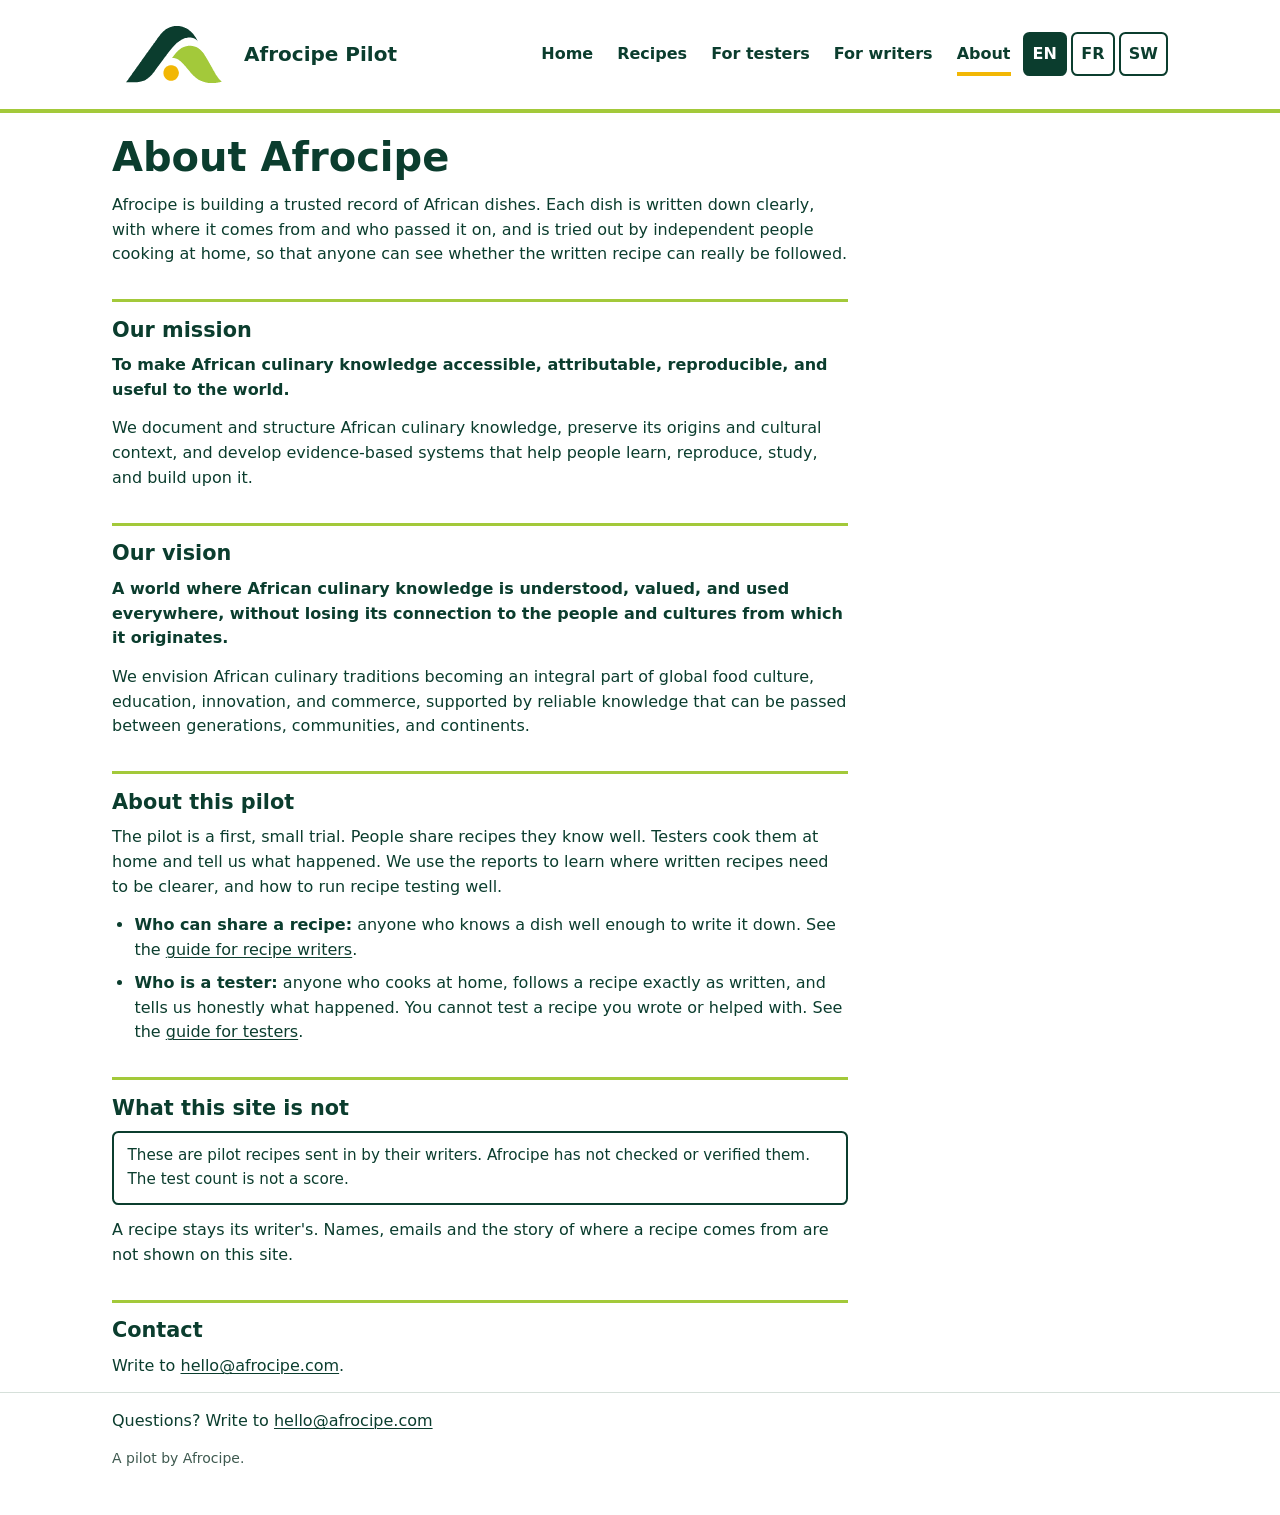
==== site/about.html @ 44ed6e1d "About: the operator's mission and vision replace the placeholders Co-Authored-By: Claude Fable 5.2 <" ====
<!doctype html>
<html lang="en">
<head>
<meta charset="utf-8">
<meta http-equiv="Content-Security-Policy" content="default-src 'self'; connect-src 'self'; img-src 'self' data:; style-src 'self'; script-src 'self'; base-uri 'none'; form-action 'none'">
<meta name="viewport" content="width=device-width, initial-scale=1">
<title>About - Afrocipe Pilot</title>
<meta name="description" content="Help test African recipes. Share a recipe, or cook one and send a report.">
<link rel="icon" href="assets/AFROCIPE_Glyph_Master_RGB.svg" type="image/svg+xml">
<link rel="stylesheet" href="css/style.css">
</head>
<body>
<a class="skip" href="#main" data-i18n="skip">Skip to content</a>
<header class="site-header no-print">
  <div class="wrap bar">
    <a class="brand" href="index.html">
      <span class="logo"><img src="assets/AFROCIPE_Glyph_Master_RGB.svg" alt="" width="1000" height="593"></span>
      <span class="brand-name" data-i18n="site_name">Afrocipe Pilot</span>
    </a>
    <nav class="nav" aria-label="Main">
      <a href="index.html" data-i18n="nav_home">Home</a>
      <a href="recipes.html" data-i18n="nav_recipes">Recipes</a>
      <a href="guide-testers.html" data-i18n="nav_testers">For testers</a>
      <a href="guide-writers.html" data-i18n="nav_writers">For writers</a>
      <a href="about.html" data-i18n="nav_about">About</a>
    </nav>
    <div id="langswitch" class="langs" role="group"></div>
  </div>
</header>
<main id="main" class="wrap">
<article class="prose" lang="en" data-lang="en">
<h1>About Afrocipe</h1>
<p>Afrocipe is building a trusted record of African dishes. Each dish is written down clearly, with where it comes from and who passed it on, and is tried out by independent people cooking at home, so that anyone can see whether the written recipe can really be followed.</p>
<h2>Our mission</h2>
<p><strong>To make African culinary knowledge accessible, attributable, reproducible, and useful to the world.</strong></p>
<p>We document and structure African culinary knowledge, preserve its origins and cultural context, and develop evidence-based systems that help people learn, reproduce, study, and build upon it.</p>
<h2>Our vision</h2>
<p><strong>A world where African culinary knowledge is understood, valued, and used everywhere, without losing its connection to the people and cultures from which it originates.</strong></p>
<p>We envision African culinary traditions becoming an integral part of global food culture, education, innovation, and commerce, supported by reliable knowledge that can be passed between generations, communities, and continents.</p>
<h2>About this pilot</h2>
<p>The pilot is a first, small trial. People share recipes they know well. Testers cook them at home and tell us what happened. We use the reports to learn where written recipes need to be clearer, and how to run recipe testing well.</p>
<ul>
<li><strong>Who can share a recipe:</strong> anyone who knows a dish well enough to write it down. See the <a href="guide-writers.html">guide for recipe writers</a>.</li>
<li><strong>Who is a tester:</strong> anyone who cooks at home, follows a recipe exactly as written, and tells us honestly what happened. You cannot test a recipe you wrote or helped with. See the <a href="guide-testers.html">guide for testers</a>.</li>
</ul>
<h2>What this site is not</h2>
<p class="notice" data-i18n="notice" role="note"></p>
<p>A recipe stays its writer's. Names, emails and the story of where a recipe comes from are not shown on this site.</p>
<h2>Contact</h2>
<p>Write to <a href="mailto:hello@afrocipe.com">hello@afrocipe.com</a>.</p>
</article>
<article class="prose" lang="fr" data-lang="fr">
<h1>À propos d'Afrocipe</h1>
<p>Afrocipe construit un répertoire fiable des plats africains. Chaque plat est écrit clairement, avec son origine et les personnes qui l'ont transmis, et il est essayé par des personnes indépendantes qui cuisinent chez elles, pour que chacun puisse voir si la recette écrite peut vraiment être suivie.</p>
<h2>Notre mission</h2>
<p><strong>Rendre le savoir culinaire africain accessible, attribuable, reproductible et utile au monde.</strong></p>
<p>Nous documentons et structurons le savoir culinaire africain, nous préservons ses origines et son contexte culturel, et nous développons des systèmes fondés sur des preuves qui aident chacun à l'apprendre, à le reproduire, à l'étudier et à s'appuyer sur lui pour aller plus loin.</p>
<h2>Notre vision</h2>
<p><strong>Un monde où le savoir culinaire africain est compris, valorisé et utilisé partout, sans perdre son lien avec les peuples et les cultures dont il est issu.</strong></p>
<p>Nous imaginons les traditions culinaires africaines comme une partie intégrante de la culture alimentaire, de l'éducation, de l'innovation et du commerce dans le monde, soutenues par un savoir fiable qui se transmet entre les générations, les communautés et les continents.</p>
<h2>À propos de ce pilote</h2>
<p>Le pilote est un premier essai, à petite échelle. Des personnes partagent des recettes qu'elles connaissent bien. Des testeurs les cuisinent chez eux et nous disent ce qui s'est passé. Les comptes rendus nous apprennent où les recettes écrites doivent être plus claires, et comment bien organiser les tests de recettes.</p>
<ul>
<li><strong>Qui peut partager une recette :</strong> toute personne qui connaît un plat assez bien pour l'écrire. Voir le <a href="guide-writers.html">guide des rédacteurs de recettes</a>.</li>
<li><strong>Qui est testeur :</strong> toute personne qui cuisine chez elle, suit une recette exactement comme elle est écrite et nous dit honnêtement ce qui s'est passé. Vous ne pouvez pas tester une recette que vous avez écrite ou aidé à écrire. Voir le <a href="guide-testers.html">guide des testeurs</a>.</li>
</ul>
<h2>Ce que ce site n'est pas</h2>
<p class="notice" data-i18n="notice" role="note"></p>
<p>Une recette reste à la personne qui l'a écrite. Les noms, les e-mails et l'histoire de l'origine d'une recette ne sont pas affichés sur ce site.</p>
<h2>Contact</h2>
<p>Écrivez à <a href="mailto:hello@afrocipe.com">hello@afrocipe.com</a>.</p>
</article>
<article class="prose" lang="sw" data-lang="sw">
<h1>Kuhusu Afrocipe</h1>
<p>Afrocipe inajenga kumbukumbu ya kuaminika ya vyakula vya Kiafrika. Kila chakula kinaandikwa kwa uwazi, pamoja na kinakotoka na waliokirithisha, na kinajaribiwa na watu huru wanaopika nyumbani, ili mtu yeyote aone kama resipi iliyoandikwa inaweza kufuatwa kweli.</p>
<h2>Dhamira yetu</h2>
<p><strong>Kuufanya ujuzi wa upishi wa Kiafrika upatikane, utambuliwe chanzo chake, uweze kurudiwa, na uwe na manufaa kwa dunia.</strong></p>
<p>Tunaandika na kupanga ujuzi wa upishi wa Kiafrika, tunahifadhi asili yake na muktadha wake wa kitamaduni, na tunajenga mifumo inayotegemea ushahidi inayowasaidia watu kujifunza, kuurudia, kuuchunguza na kujenga juu yake.</p>
<h2>Maono yetu</h2>
<p><strong>Dunia ambamo ujuzi wa upishi wa Kiafrika unaeleweka, unathaminiwa na kutumika kila mahali, bila kupoteza uhusiano wake na watu na tamaduni unakotoka.</strong></p>
<p>Tunaona mila za upishi za Kiafrika zikiwa sehemu kamili ya utamaduni wa chakula, elimu, ubunifu na biashara duniani, zikiungwa mkono na ujuzi wa kuaminika unaoweza kurithishwa kati ya vizazi, jamii na mabara.</p>
<h2>Kuhusu majaribio haya</h2>
<p>Majaribio haya ni jaribio la kwanza, dogo. Watu wanashiriki resipi wanazozijua vizuri. Wajaribu wanazipika nyumbani na kutuambia kilichotokea. Tunatumia ripoti kujifunza ni wapi resipi zilizoandikwa zinahitaji kuwa wazi zaidi, na jinsi ya kuendesha vizuri majaribio ya resipi.</p>
<ul>
<li><strong>Nani anaweza kushiriki resipi:</strong> mtu yeyote anayekijua chakula vizuri kiasi cha kukiandika. Tazama <a href="guide-writers.html">mwongozo kwa waandishi wa resipi</a>.</li>
<li><strong>Mjaribu ni nani:</strong> mtu yeyote anayepika nyumbani, anayefuata resipi jinsi ilivyoandikwa hasa, na kutuambia kwa ukweli kilichotokea. Huwezi kujaribu resipi uliyoiandika au uliyosaidia kuiandika. Tazama <a href="guide-testers.html">mwongozo kwa wajaribu</a>.</li>
</ul>
<h2>Tovuti hii si nini</h2>
<p class="notice" data-i18n="notice" role="note"></p>
<p>Resipi inabaki kuwa ya mwandishi wake. Majina, barua pepe na hadithi ya resipi inakotoka havionyeshwi kwenye tovuti hii.</p>
<h2>Mawasiliano</h2>
<p>Andika kwa <a href="mailto:hello@afrocipe.com">hello@afrocipe.com</a>.</p>
</article>
</main>
<footer class="site-footer no-print">
  <div class="wrap">
    <p><span data-i18n="footer_contact">Questions? Write to</span> <a id="contact" href="mailto:hello@afrocipe.com">hello@afrocipe.com</a></p>
    <p class="fine" data-i18n="footer_note">A pilot by Afrocipe.</p>
  </div>
</footer>
<script src="js/config.js"></script>
<script src="js/i18n.js"></script>
<script src="js/common.js"></script>
</body>
</html>
---- site/css/style.css ----
:root {
  --forest: #0B3D2E;
  --lime: #A3C93A;
  --gold: #F2B705;
  --muted: #3f5a50;
  --line: #d6e0da;
  --tint: #f3f7f4;
}
* { box-sizing: border-box; }
html { -webkit-text-size-adjust: 100%; }
body {
  margin: 0; background: #fff; color: var(--forest);
  font: 1rem/1.55 system-ui, -apple-system, "Segoe UI", Roboto, "Helvetica Neue", Arial, sans-serif;
}
.wrap { width: 100%; max-width: 70rem; margin: 0 auto; padding: 0 1rem; }
/* Reading width: long lines are hard to read on a wide screen. */
.prose, .hero, .narrow { max-width: 46rem; }
h1 { font-size: 1.6rem; line-height: 1.2; margin: 1.25rem 0 .75rem; overflow-wrap: anywhere; }
h2 { font-size: 1.15rem; line-height: 1.3; margin: 0 0 .5rem; overflow-wrap: anywhere; }
p { margin: 0 0 .85rem; overflow-wrap: anywhere; }
a { color: var(--forest); text-decoration-thickness: .08em; text-underline-offset: .15em; }
.fine { font-size: .875rem; color: var(--muted); }
.lead { font-size: 1.1rem; }
.skip { position: absolute; left: -999px; top: 0; background: var(--forest); color: #fff; padding: .6rem 1rem; z-index: 10; }
.skip:focus { left: 0; }

:focus-visible { outline: 3px solid var(--forest); outline-offset: 3px; border-radius: 2px; }
.btn:focus-visible { outline-color: var(--forest); outline-offset: 4px; box-shadow: 0 0 0 3px #fff, 0 0 0 6px var(--gold); }

/* Header: logo with clear space of 25% of the glyph height on every side. */
.site-header { border-bottom: 4px solid var(--lime); }
.bar { display: flex; flex-wrap: wrap; align-items: center; justify-content: space-between; gap: .25rem .75rem; padding-top: .5rem; padding-bottom: .25rem; }
.brand { display: flex; align-items: center; gap: .5rem; text-decoration: none; font-weight: 700; }
.logo { display: block; padding: 11px; }                       /* glyph height 42.7px; 25% = 10.7px */
.logo img { display: block; width: 72px; height: auto; }       /* width only: no stretching */
.brand-name { font-size: 1.1rem; }
.langs { display: flex; gap: .25rem; }
.langs button {
  min-width: 2.75rem; min-height: 2.75rem; padding: 0 .5rem; border: 2px solid var(--forest); background: #fff; color: var(--forest);
  font: inherit; font-weight: 700; border-radius: .4rem; cursor: pointer;
}
.langs button[aria-current] { background: var(--forest); color: #fff; }
.nav { display: flex; flex-wrap: wrap; gap: 0 1rem; order: 3; flex-basis: 100%; padding-bottom: .25rem; }
.nav a { padding: .6rem 0; font-weight: 600; min-height: 2.75rem; display: inline-flex; align-items: center; text-decoration: none; }
.nav a:hover { text-decoration: underline; }
.nav a[aria-current] { box-shadow: inset 0 -4px 0 var(--gold); }

main { padding-top: .75rem; padding-bottom: 2rem; }
.hero { padding: .5rem 0 1rem; }
.btn {
  display: inline-block; background: var(--forest); color: #fff; text-decoration: none; text-align: center;
  font: inherit; font-weight: 700; padding: .85rem 1.25rem; border: 0; border-radius: .6rem; cursor: pointer; min-height: 2.75rem;
}
.btn:hover { background: #07281e; }
.btn-big { display: block; padding: 1.1rem 1.25rem; font-size: 1.25rem; border-bottom: 5px solid var(--lime); }
.btn-quiet { background: #fff; color: var(--forest); border: 2px solid var(--forest); }
.btn-quiet:hover { background: var(--tint); }
.roles { display: grid; gap: 1rem; margin: .5rem 0 1.5rem; }
.role { display: flex; flex-direction: column; border: 1px solid var(--line); border-top: 5px solid var(--lime); border-radius: .5rem; padding: 1rem; }
.role h2 { font-size: 1.25rem; }
.role .btn { margin-top: auto; }
.more { margin: .5rem 0 0; }
.more a { font-weight: 700; display: inline-block; padding: .45rem 0; }
.panel { background: var(--tint); border-left: 5px solid var(--gold); border-radius: .4rem; padding: 1rem; margin: 1rem 0; }
.steps { margin: 0; padding-left: 1.25rem; }
.steps li { margin-bottom: .35rem; }

/* Content pages (guides, about). One block per language; only the page language shows. */
html[lang="en"] [data-lang]:not([data-lang="en"]),
html[lang="fr"] [data-lang]:not([data-lang="fr"]),
html[lang="sw"] [data-lang]:not([data-lang="sw"]) { display: none; }
.prose h2 { font-size: 1.3rem; margin: 2rem 0 .6rem; padding-top: .9rem; border-top: 3px solid var(--lime); }
.prose ul, .prose ol { margin: 0 0 1rem; padding-left: 1.4rem; }
.prose li { margin-bottom: .5rem; overflow-wrap: anywhere; }
.prose .checks { list-style: none; padding-left: 0; }
.prose .checks li { position: relative; padding-left: 2rem; }
.prose .checks li::before { content: ""; position: absolute; left: 0; top: .2rem; width: 1.1rem; height: 1.1rem; border: 2px solid var(--forest); border-radius: .2rem; }
.tools { margin: .5rem 0 0; }
.placeholder { border: 2px dashed var(--muted); border-radius: .4rem; padding: .7rem .85rem; color: var(--muted); font-style: italic; }

.notice { background: #fff; border: 2px solid var(--forest); border-radius: .4rem; padding: .7rem .85rem; font-size: .95rem; }
.cards { list-style: none; margin: 1rem 0 0; padding: 0; display: grid; gap: .75rem; }
.card { border: 1px solid var(--line); border-left: 5px solid var(--lime); border-radius: .5rem; padding: .85rem 1rem; }
.card h2 { margin: 0; font-size: 1.2rem; }
.card-link { text-decoration: none; display: block; }
.card-link:hover h2 { text-decoration: underline; }
.meta { margin: .35rem 0 .15rem; display: flex; flex-wrap: wrap; gap: .5rem; align-items: center; }
.code { font-family: ui-monospace, Menlo, Consolas, monospace; font-weight: 700; letter-spacing: .02em; }
.tag { border: 1px solid var(--forest); border-radius: 1rem; padding: 0 .55rem; font-size: .8rem; }
.count { margin: 0; color: var(--muted); font-weight: 600; }

.sheet { margin-top: 1rem; }
.sheet h1 { margin-top: .25rem; }
.sheet-top { display: flex; flex-wrap: wrap; gap: .5rem; align-items: center; margin: 0; }
.ver { font-weight: 600; }
.also { color: var(--muted); }
.facts { margin: 1rem 0; display: grid; gap: .5rem; border-top: 3px solid var(--lime); padding-top: .75rem; }
.fact { display: grid; grid-template-columns: 7rem 1fr; gap: .5rem; }
.fact dt { font-weight: 700; }
.fact dd { margin: 0; overflow-wrap: anywhere; }
.block { margin: 1.25rem 0; }
.lines { margin: 0; padding-left: 1.4rem; }
.lines li { margin-bottom: .45rem; overflow-wrap: anywhere; }
.report { margin: 1.5rem 0; padding: 1rem; background: var(--tint); border-radius: .5rem; border-left: 5px solid var(--gold); }
.reminder { font-weight: 700; }
.report .btn { display: block; margin-bottom: 1rem; }

.unlock { display: grid; gap: .5rem; max-width: 22rem; }
.unlock input { font: inherit; padding: .7rem; border: 2px solid var(--forest); border-radius: .4rem; min-height: 2.75rem; }
.error { color: #8a1c1c; font-weight: 700; }
.table-wrap { overflow-x: auto; margin-bottom: 1rem; }
table { border-collapse: collapse; min-width: 100%; }
th, td { border: 1px solid var(--line); padding: .5rem .7rem; text-align: left; vertical-align: top; overflow-wrap: anywhere; }
thead th { background: var(--tint); }

.site-footer { border-top: 1px solid var(--line); padding: 1rem 0 2rem; }

/* Narrow screens: a table becomes one card per row, each cell under its column name. */
@media (max-width: 39.99rem) {
  .stack thead { position: absolute; left: -999px; }
  .stack, .stack tbody, .stack tr, .stack td { display: block; }
  .stack tr { border: 1px solid var(--line); border-left: 5px solid var(--lime); border-radius: .4rem; margin-bottom: .75rem; padding: .35rem .75rem; }
  .stack td { border: 0; padding: .3rem 0; }
  .stack td::before { content: attr(data-label); display: block; font-size: .8rem; font-weight: 700; color: var(--muted); }
}

@media (min-width: 40rem) {
  h1 { font-size: 2rem; }
  .roles { grid-template-columns: 1fr 1fr; }
  .cards { grid-template-columns: repeat(auto-fill, minmax(17rem, 1fr)); }
}
/* Desktop: one header row, wider gutters, columns where they help. */
@media (min-width: 60rem) {
  .wrap { padding: 0 2rem; }
  .bar { flex-wrap: nowrap; padding-top: .75rem; padding-bottom: .75rem; }
  .logo img { width: 96px; }
  .logo { padding: 14px; }
  .brand-name { font-size: 1.25rem; }
  .nav { order: 0; flex-basis: auto; margin-left: auto; gap: 0 1.5rem; padding-bottom: 0; }
  main { padding-top: 1.5rem; padding-bottom: 4rem; }
  h1 { font-size: 2.5rem; }
  .hero { padding: 1rem 0 1.5rem; }
  .lead { font-size: 1.25rem; }
  .roles { gap: 1.5rem; }
  .role { padding: 1.5rem; }
  .panel { padding: 1.5rem; }
  .steps { list-style: none; padding: 0; display: grid; grid-template-columns: repeat(4, 1fr); gap: 1.5rem; counter-reset: step; }
  .steps li { counter-increment: step; margin: 0; }
  .steps li::before { content: counter(step); display: flex; align-items: center; justify-content: center; width: 2.2rem; height: 2.2rem; margin-bottom: .5rem; border-radius: 50%; background: var(--forest); color: #fff; font-weight: 700; }
  .notice { max-width: 46rem; }
  .facts { grid-template-columns: repeat(3, 1fr); gap: 1.5rem; }
  .fact { grid-template-columns: 1fr; gap: .15rem; }
  .sheet-cols { display: grid; grid-template-columns: minmax(16rem, 22rem) 1fr; column-gap: 3rem; }
  .sheet-cols > * { grid-column: 1 / -1; }
  .sheet-cols > .block-ingredients { grid-column: 1; grid-row: span 3; align-self: start; background: var(--tint); border-radius: .5rem; padding: 1rem 1.25rem; }
  .sheet-cols > .block-method, .sheet-cols > .block-signs, .sheet-cols > .block-finished { grid-column: 2; }
  .report { max-width: 46rem; }
}
@media print {
  .no-print { display: none !important; }
  body { color: #000; font-size: 12pt; }
  .wrap { max-width: none; padding: 0; }
  .notice { border-color: #000; }
  a { color: #000; text-decoration: none; }
  .prose { max-width: none; }
  .prose h2 { break-after: avoid; }
  .stack tr, .prose li { break-inside: avoid; }
}
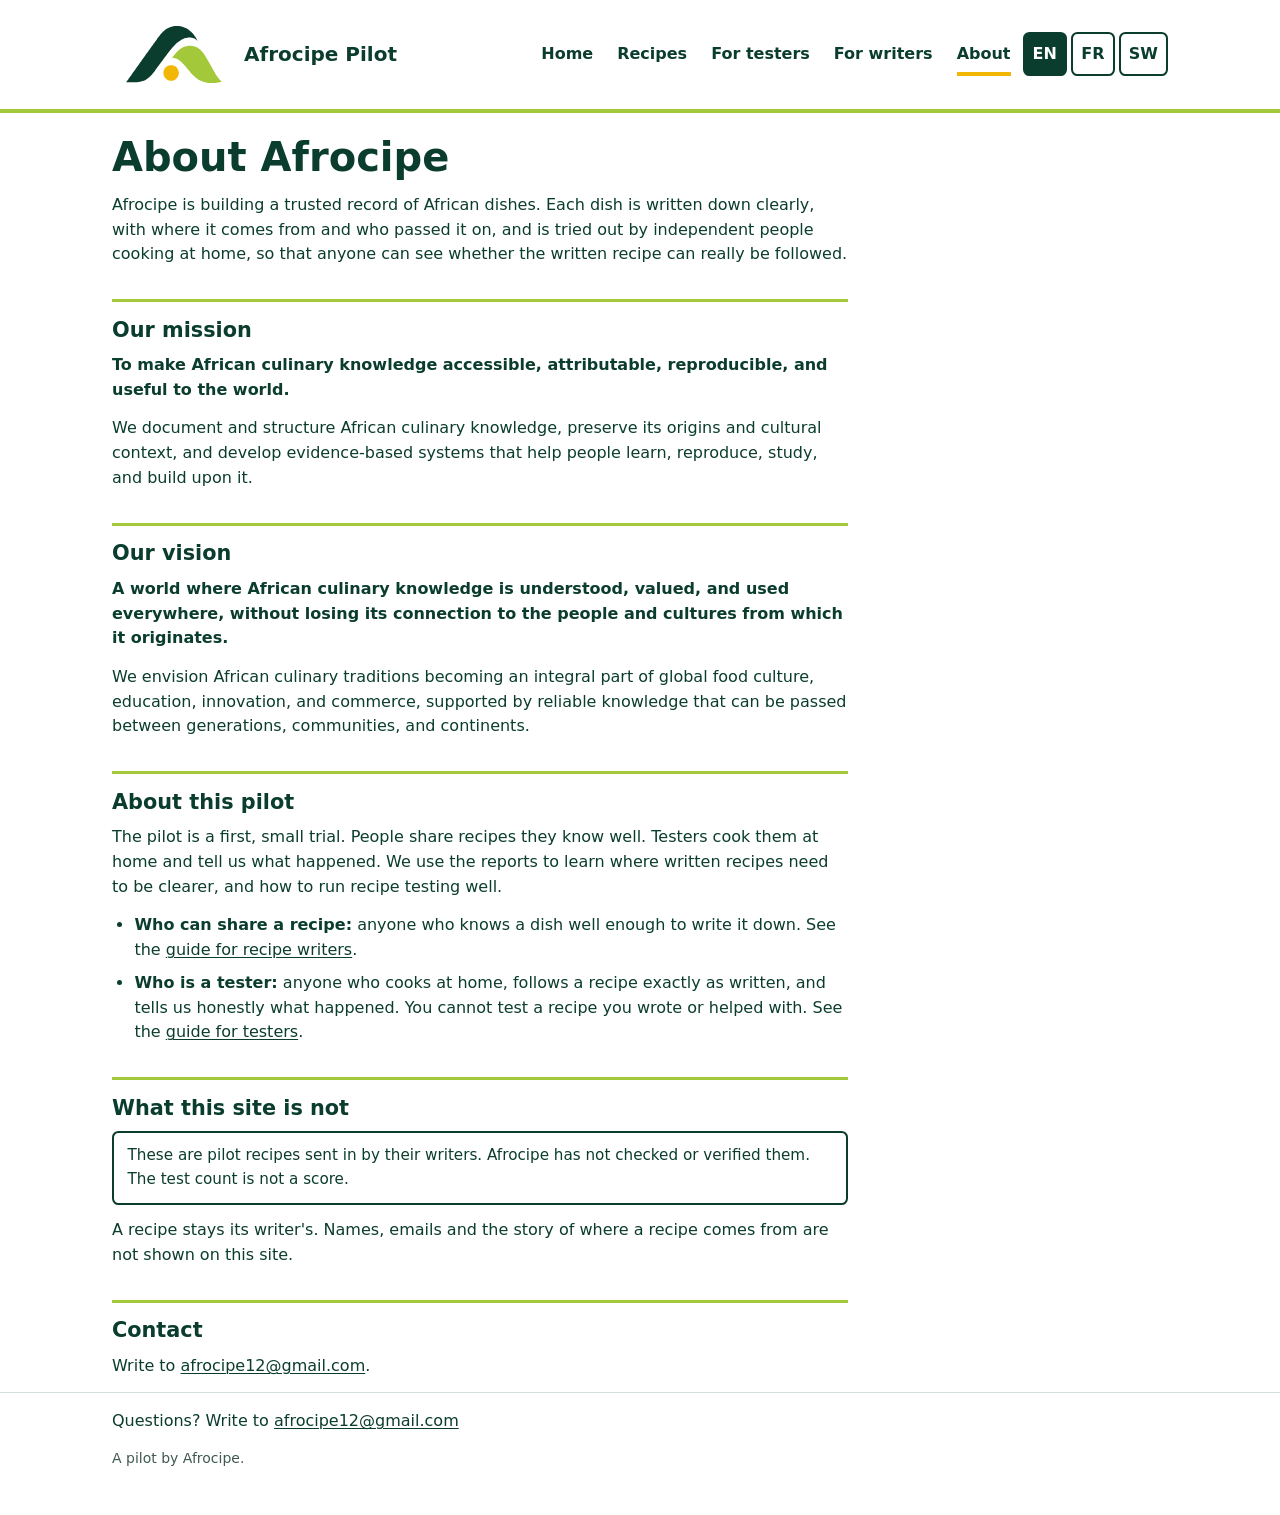
==== commit 593637fe: "Contact email is afrocipe12@gmail.com Co-Authored-By: Claude Fable 5.2 <noreply@anthropic.com> Claud" ====
--- a/site/about.html
+++ b/site/about.html
@@ -47,7 +47,7 @@
 <p class="notice" data-i18n="notice" role="note"></p>
 <p>A recipe stays its writer's. Names, emails and the story of where a recipe comes from are not shown on this site.</p>
 <h2>Contact</h2>
-<p>Write to <a href="mailto:hello@afrocipe.com">hello@afrocipe.com</a>.</p>
+<p>Write to <a href="mailto:afrocipe12@gmail.com">afrocipe12@gmail.com</a>.</p>
 </article>
 <article class="prose" lang="fr" data-lang="fr">
 <h1>À propos d'Afrocipe</h1>
@@ -68,7 +68,7 @@
 <p class="notice" data-i18n="notice" role="note"></p>
 <p>Une recette reste à la personne qui l'a écrite. Les noms, les e-mails et l'histoire de l'origine d'une recette ne sont pas affichés sur ce site.</p>
 <h2>Contact</h2>
-<p>Écrivez à <a href="mailto:hello@afrocipe.com">hello@afrocipe.com</a>.</p>
+<p>Écrivez à <a href="mailto:afrocipe12@gmail.com">afrocipe12@gmail.com</a>.</p>
 </article>
 <article class="prose" lang="sw" data-lang="sw">
 <h1>Kuhusu Afrocipe</h1>
@@ -89,12 +89,12 @@
 <p class="notice" data-i18n="notice" role="note"></p>
 <p>Resipi inabaki kuwa ya mwandishi wake. Majina, barua pepe na hadithi ya resipi inakotoka havionyeshwi kwenye tovuti hii.</p>
 <h2>Mawasiliano</h2>
-<p>Andika kwa <a href="mailto:hello@afrocipe.com">hello@afrocipe.com</a>.</p>
+<p>Andika kwa <a href="mailto:afrocipe12@gmail.com">afrocipe12@gmail.com</a>.</p>
 </article>
 </main>
 <footer class="site-footer no-print">
   <div class="wrap">
-    <p><span data-i18n="footer_contact">Questions? Write to</span> <a id="contact" href="mailto:hello@afrocipe.com">hello@afrocipe.com</a></p>
+    <p><span data-i18n="footer_contact">Questions? Write to</span> <a id="contact" href="mailto:afrocipe12@gmail.com">afrocipe12@gmail.com</a></p>
     <p class="fine" data-i18n="footer_note">A pilot by Afrocipe.</p>
   </div>
 </footer>
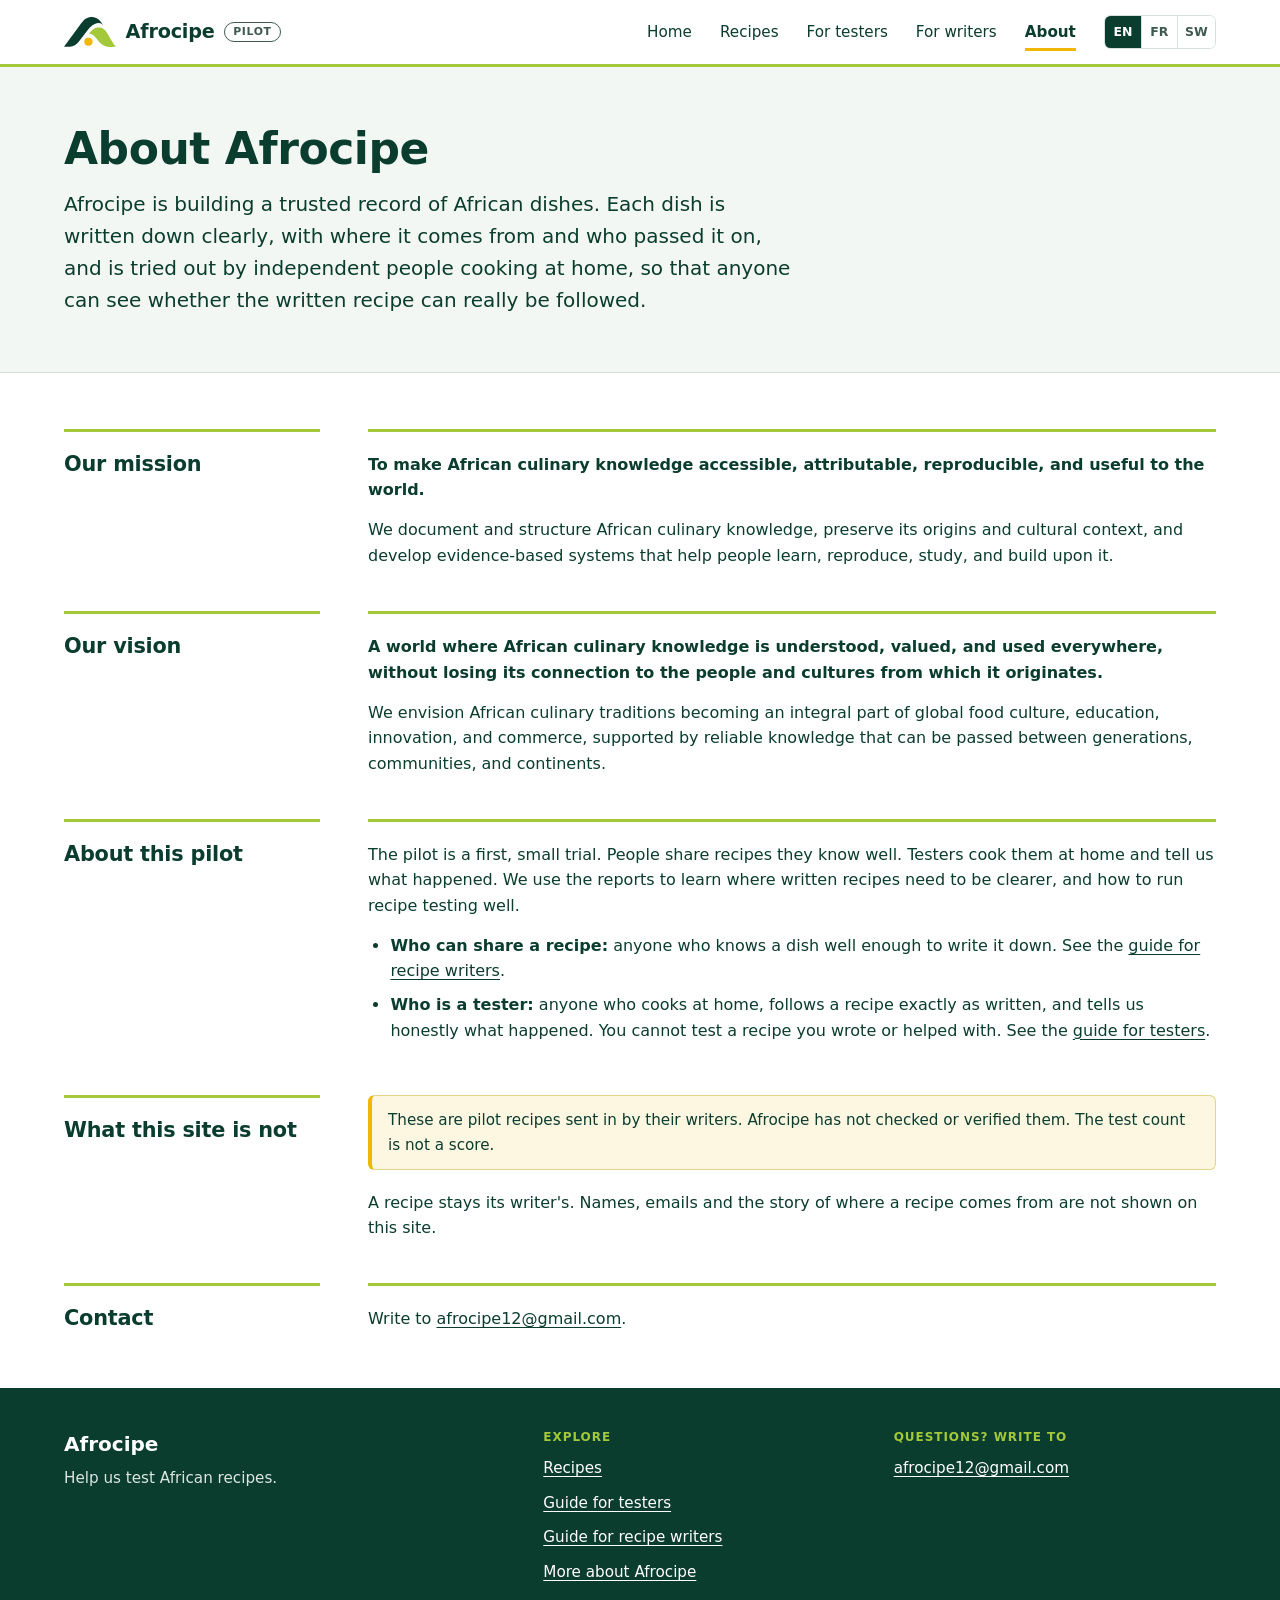
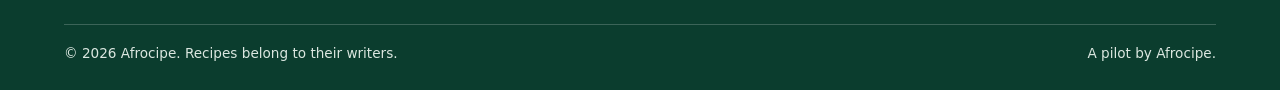
==== commit 124439f8: "Redesign: one container for every band, sticky footer with copyright, compact header Header, title b" ====
--- a/site/about.html
+++ b/site/about.html
@@ -6,31 +6,40 @@
 <meta name="viewport" content="width=device-width, initial-scale=1">
 <title>About - Afrocipe Pilot</title>
 <meta name="description" content="Help test African recipes. Share a recipe, or cook one and send a report.">
+<meta name="theme-color" content="#0B3D2E">
 <link rel="icon" href="assets/AFROCIPE_Glyph_Master_RGB.svg" type="image/svg+xml">
 <link rel="stylesheet" href="css/style.css">
+<script src="js/early.js"></script>
 </head>
 <body>
 <a class="skip" href="#main" data-i18n="skip">Skip to content</a>
 <header class="site-header no-print">
   <div class="wrap bar">
     <a class="brand" href="index.html">
-      <span class="logo"><img src="assets/AFROCIPE_Glyph_Master_RGB.svg" alt="" width="1000" height="593"></span>
-      <span class="brand-name" data-i18n="site_name">Afrocipe Pilot</span>
+      <img class="logo" src="assets/AFROCIPE_Glyph_Master_RGB.svg" alt="" width="1000" height="593">
+      <span class="brand-name">Afrocipe</span>
+      <span class="brand-tag" data-i18n="brand_tag">Pilot</span>
     </a>
-    <nav class="nav" aria-label="Main">
-      <a href="index.html" data-i18n="nav_home">Home</a>
-      <a href="recipes.html" data-i18n="nav_recipes">Recipes</a>
-      <a href="guide-testers.html" data-i18n="nav_testers">For testers</a>
-      <a href="guide-writers.html" data-i18n="nav_writers">For writers</a>
-      <a href="about.html" data-i18n="nav_about">About</a>
+    <div id="langswitch" class="langs" role="group"></div>
+    <button type="button" id="menu-toggle" class="menu-toggle" aria-controls="site-nav" aria-expanded="false"><span class="menu-icon" aria-hidden="true"></span><span class="menu-label" data-i18n="menu">Menu</span></button>
+    <nav id="site-nav" class="nav" aria-label="Main">
+      <ul>
+        <li><a href="index.html" data-i18n="nav_home">Home</a></li>
+        <li><a href="recipes.html" data-i18n="nav_recipes">Recipes</a></li>
+        <li><a href="guide-testers.html" data-i18n="nav_testers">For testers</a></li>
+        <li><a href="guide-writers.html" data-i18n="nav_writers">For writers</a></li>
+        <li><a href="about.html" data-i18n="nav_about">About</a></li>
+      </ul>
     </nav>
-    <div id="langswitch" class="langs" role="group"></div>
   </div>
 </header>
-<main id="main" class="wrap">
-<article class="prose" lang="en" data-lang="en">
+<main id="main">
+<article lang="en" data-lang="en">
+<header class="page-head"><div class="wrap">
 <h1>About Afrocipe</h1>
-<p>Afrocipe is building a trusted record of African dishes. Each dish is written down clearly, with where it comes from and who passed it on, and is tried out by independent people cooking at home, so that anyone can see whether the written recipe can really be followed.</p>
+<p class="lead">Afrocipe is building a trusted record of African dishes. Each dish is written down clearly, with where it comes from and who passed it on, and is tried out by independent people cooking at home, so that anyone can see whether the written recipe can really be followed.</p>
+</div></header>
+<div class="wrap section prose">
 <h2>Our mission</h2>
 <p><strong>To make African culinary knowledge accessible, attributable, reproducible, and useful to the world.</strong></p>
 <p>We document and structure African culinary knowledge, preserve its origins and cultural context, and develop evidence-based systems that help people learn, reproduce, study, and build upon it.</p>
@@ -48,10 +57,14 @@
 <p>A recipe stays its writer's. Names, emails and the story of where a recipe comes from are not shown on this site.</p>
 <h2>Contact</h2>
 <p>Write to <a href="mailto:afrocipe12@gmail.com">afrocipe12@gmail.com</a>.</p>
+</div>
 </article>
-<article class="prose" lang="fr" data-lang="fr">
+<article lang="fr" data-lang="fr">
+<header class="page-head"><div class="wrap">
 <h1>À propos d'Afrocipe</h1>
-<p>Afrocipe construit un répertoire fiable des plats africains. Chaque plat est écrit clairement, avec son origine et les personnes qui l'ont transmis, et il est essayé par des personnes indépendantes qui cuisinent chez elles, pour que chacun puisse voir si la recette écrite peut vraiment être suivie.</p>
+<p class="lead">Afrocipe construit un répertoire fiable des plats africains. Chaque plat est écrit clairement, avec son origine et les personnes qui l'ont transmis, et il est essayé par des personnes indépendantes qui cuisinent chez elles, pour que chacun puisse voir si la recette écrite peut vraiment être suivie.</p>
+</div></header>
+<div class="wrap section prose">
 <h2>Notre mission</h2>
 <p><strong>Rendre le savoir culinaire africain accessible, attribuable, reproductible et utile au monde.</strong></p>
 <p>Nous documentons et structurons le savoir culinaire africain, nous préservons ses origines et son contexte culturel, et nous développons des systèmes fondés sur des preuves qui aident chacun à l'apprendre, à le reproduire, à l'étudier et à s'appuyer sur lui pour aller plus loin.</p>
@@ -69,10 +82,14 @@
 <p>Une recette reste à la personne qui l'a écrite. Les noms, les e-mails et l'histoire de l'origine d'une recette ne sont pas affichés sur ce site.</p>
 <h2>Contact</h2>
 <p>Écrivez à <a href="mailto:afrocipe12@gmail.com">afrocipe12@gmail.com</a>.</p>
+</div>
 </article>
-<article class="prose" lang="sw" data-lang="sw">
+<article lang="sw" data-lang="sw">
+<header class="page-head"><div class="wrap">
 <h1>Kuhusu Afrocipe</h1>
-<p>Afrocipe inajenga kumbukumbu ya kuaminika ya vyakula vya Kiafrika. Kila chakula kinaandikwa kwa uwazi, pamoja na kinakotoka na waliokirithisha, na kinajaribiwa na watu huru wanaopika nyumbani, ili mtu yeyote aone kama resipi iliyoandikwa inaweza kufuatwa kweli.</p>
+<p class="lead">Afrocipe inajenga kumbukumbu ya kuaminika ya vyakula vya Kiafrika. Kila chakula kinaandikwa kwa uwazi, pamoja na kinakotoka na waliokirithisha, na kinajaribiwa na watu huru wanaopika nyumbani, ili mtu yeyote aone kama resipi iliyoandikwa inaweza kufuatwa kweli.</p>
+</div></header>
+<div class="wrap section prose">
 <h2>Dhamira yetu</h2>
 <p><strong>Kuufanya ujuzi wa upishi wa Kiafrika upatikane, utambuliwe chanzo chake, uweze kurudiwa, na uwe na manufaa kwa dunia.</strong></p>
 <p>Tunaandika na kupanga ujuzi wa upishi wa Kiafrika, tunahifadhi asili yake na muktadha wake wa kitamaduni, na tunajenga mifumo inayotegemea ushahidi inayowasaidia watu kujifunza, kuurudia, kuuchunguza na kujenga juu yake.</p>
@@ -90,12 +107,34 @@
 <p>Resipi inabaki kuwa ya mwandishi wake. Majina, barua pepe na hadithi ya resipi inakotoka havionyeshwi kwenye tovuti hii.</p>
 <h2>Mawasiliano</h2>
 <p>Andika kwa <a href="mailto:afrocipe12@gmail.com">afrocipe12@gmail.com</a>.</p>
+</div>
 </article>
 </main>
 <footer class="site-footer no-print">
+  <div class="wrap footer-grid">
+    <div>
+      <p class="footer-name">Afrocipe</p>
+      <p data-i18n="footer_tagline">Help us test African recipes.</p>
+    </div>
+    <nav aria-label="Footer">
+      <p class="footer-h" data-i18n="footer_explore">Explore</p>
+      <ul>
+        <li><a href="recipes.html" data-i18n="nav_recipes">Recipes</a></li>
+        <li><a href="guide-testers.html" data-i18n="guide_testers">Guide for testers</a></li>
+        <li><a href="guide-writers.html" data-i18n="guide_writers">Guide for recipe writers</a></li>
+        <li><a href="about.html" data-i18n="home_about_link">More about Afrocipe</a></li>
+      </ul>
+    </nav>
+    <div>
+      <p class="footer-h" data-i18n="footer_contact">Questions? Write to</p>
+      <p><a id="contact" href="mailto:afrocipe12@gmail.com">afrocipe12@gmail.com</a></p>
+    </div>
+  </div>
   <div class="wrap">
-    <p><span data-i18n="footer_contact">Questions? Write to</span> <a id="contact" href="mailto:afrocipe12@gmail.com">afrocipe12@gmail.com</a></p>
-    <p class="fine" data-i18n="footer_note">A pilot by Afrocipe.</p>
+    <div class="footer-base">
+      <p><small data-i18n="footer_rights">&copy; 2026 Afrocipe. Recipes belong to their writers.</small></p>
+      <p><small data-i18n="footer_note">A pilot by Afrocipe.</small></p>
+    </div>
   </div>
 </footer>
 <script src="js/config.js"></script>
--- a/site/css/style.css
+++ b/site/css/style.css
@@ -1,168 +1,230 @@
+/* Afrocipe pilot site. One container (.wrap) sets the gutters for the header, every band of content and the footer. */
 :root {
   --forest: #0B3D2E;
+  --forest-dark: #07281e;
   --lime: #A3C93A;
   --gold: #F2B705;
   --muted: #3f5a50;
   --line: #d6e0da;
   --tint: #f3f7f4;
+  --page: 72rem;
+  --gutter: clamp(1rem, 4vw, 2.5rem);
+  --band: clamp(1.75rem, 5vw, 3.5rem);
 }
 * { box-sizing: border-box; }
 html { -webkit-text-size-adjust: 100%; }
 body {
-  margin: 0; background: #fff; color: var(--forest);
-  font: 1rem/1.55 system-ui, -apple-system, "Segoe UI", Roboto, "Helvetica Neue", Arial, sans-serif;
-}
-.wrap { width: 100%; max-width: 70rem; margin: 0 auto; padding: 0 1rem; }
-/* Reading width: long lines are hard to read on a wide screen. */
-.prose, .hero, .narrow { max-width: 46rem; }
-h1 { font-size: 1.6rem; line-height: 1.2; margin: 1.25rem 0 .75rem; overflow-wrap: anywhere; }
-h2 { font-size: 1.15rem; line-height: 1.3; margin: 0 0 .5rem; overflow-wrap: anywhere; }
-p { margin: 0 0 .85rem; overflow-wrap: anywhere; }
-a { color: var(--forest); text-decoration-thickness: .08em; text-underline-offset: .15em; }
+  margin: 0; min-height: 100vh; min-height: 100dvh; display: flex; flex-direction: column;
+  background: #fff; color: var(--forest);
+  font: 1rem/1.6 system-ui, -apple-system, "Segoe UI", Roboto, "Helvetica Neue", Arial, sans-serif;
+}
+main { flex: 1 0 auto; }
+.wrap { width: 100%; max-width: calc(var(--page) + 2 * var(--gutter)); margin-left: auto; margin-right: auto; padding-left: var(--gutter); padding-right: var(--gutter); }
+.section { padding-top: var(--band); padding-bottom: var(--band); }
+
+h1, h2, h3 { line-height: 1.2; overflow-wrap: anywhere; letter-spacing: -.01em; }
+h1 { font-size: clamp(1.75rem, 1.2rem + 2.4vw, 2.75rem); margin: 0 0 .75rem; }
+h2 { font-size: 1.3rem; margin: 0 0 .6rem; }
+h3 { font-size: 1.15rem; margin: 0 0 .5rem; }
+p { margin: 0 0 .9rem; overflow-wrap: anywhere; }
+a { color: var(--forest); text-decoration-thickness: .08em; text-underline-offset: .18em; }
+a:hover { text-decoration-thickness: .14em; }
+small { font-size: .85rem; }
 .fine { font-size: .875rem; color: var(--muted); }
-.lead { font-size: 1.1rem; }
+.lead { font-size: clamp(1.05rem, 1rem + .4vw, 1.25rem); max-width: 46rem; }
 .skip { position: absolute; left: -999px; top: 0; background: var(--forest); color: #fff; padding: .6rem 1rem; z-index: 10; }
 .skip:focus { left: 0; }
-
 :focus-visible { outline: 3px solid var(--forest); outline-offset: 3px; border-radius: 2px; }
-.btn:focus-visible { outline-color: var(--forest); outline-offset: 4px; box-shadow: 0 0 0 3px #fff, 0 0 0 6px var(--gold); }
-
-/* Header: logo with clear space of 25% of the glyph height on every side. */
-.site-header { border-bottom: 4px solid var(--lime); }
-.bar { display: flex; flex-wrap: wrap; align-items: center; justify-content: space-between; gap: .25rem .75rem; padding-top: .5rem; padding-bottom: .25rem; }
-.brand { display: flex; align-items: center; gap: .5rem; text-decoration: none; font-weight: 700; }
-.logo { display: block; padding: 11px; }                       /* glyph height 42.7px; 25% = 10.7px */
-.logo img { display: block; width: 72px; height: auto; }       /* width only: no stretching */
-.brand-name { font-size: 1.1rem; }
-.langs { display: flex; gap: .25rem; }
-.langs button {
-  min-width: 2.75rem; min-height: 2.75rem; padding: 0 .5rem; border: 2px solid var(--forest); background: #fff; color: var(--forest);
-  font: inherit; font-weight: 700; border-radius: .4rem; cursor: pointer;
-}
+
+/* Header. The glyph keeps clear space of at least 25% of its height on every side. */
+.site-header { background: #fff; border-bottom: 3px solid var(--lime); }
+.bar { display: flex; flex-wrap: wrap; align-items: center; gap: 0 .75rem; min-height: 4rem; }
+.brand { display: flex; align-items: center; gap: .6rem; margin-right: auto; padding: .7rem 0; text-decoration: none; }
+.logo { display: block; width: 3.25rem; height: auto; }
+.brand-name { font-size: 1.2rem; font-weight: 700; letter-spacing: -.01em; }
+.brand-tag { font-size: .68rem; font-weight: 700; letter-spacing: .06em; text-transform: uppercase; border: 1px solid var(--muted); color: var(--muted); border-radius: 1rem; padding: .05rem .5rem; }
+.langs { display: flex; border: 1px solid var(--line); border-radius: .4rem; overflow: hidden; }
+.langs button { min-width: 2.25rem; height: 2rem; padding: 0 .45rem; border: 0; background: #fff; color: var(--muted); font: inherit; font-size: .78rem; font-weight: 600; cursor: pointer; }
+.langs button + button { border-left: 1px solid var(--line); }
+.langs button:hover { background: var(--tint); }
 .langs button[aria-current] { background: var(--forest); color: #fff; }
-.nav { display: flex; flex-wrap: wrap; gap: 0 1rem; order: 3; flex-basis: 100%; padding-bottom: .25rem; }
-.nav a { padding: .6rem 0; font-weight: 600; min-height: 2.75rem; display: inline-flex; align-items: center; text-decoration: none; }
+.langs button:focus-visible { outline-offset: -3px; }
+.menu-toggle { display: none; align-items: center; gap: .45rem; height: 2rem; padding: 0 .65rem; border: 1px solid var(--line); border-radius: .4rem; background: #fff; color: var(--forest); font: inherit; font-size: .85rem; font-weight: 600; cursor: pointer; }
+.menu-icon { width: 1rem; height: 2px; background: currentColor; box-shadow: 0 -5px 0 currentColor, 0 5px 0 currentColor; }
+.nav { flex-basis: 100%; }
+.nav ul { list-style: none; margin: 0; padding: 0 0 .5rem; }
+.nav a { display: block; padding: .7rem 0; border-top: 1px solid var(--line); font-weight: 500; text-decoration: none; }
 .nav a:hover { text-decoration: underline; }
-.nav a[aria-current] { box-shadow: inset 0 -4px 0 var(--gold); }
-
-main { padding-top: .75rem; padding-bottom: 2rem; }
-.hero { padding: .5rem 0 1rem; }
+.nav a[aria-current] { font-weight: 700; }
+/* Small phones: the header stays on one row. The label is still read out; the tag returns from 30rem. */
+@media (max-width: 29.99rem) {
+  .brand-tag { display: none; }
+  .menu-label { position: absolute; width: 1px; height: 1px; overflow: hidden; clip-path: inset(50%); white-space: nowrap; }
+  .menu-toggle { position: relative; width: 2.25rem; justify-content: center; padding: 0; }
+}
+@media (max-width: 55.99rem) {
+  .js .menu-toggle { display: inline-flex; }
+  .js .nav { display: none; }
+  .js .open .nav { display: block; }
+}
+@media (min-width: 56rem) {
+  .bar { flex-wrap: nowrap; gap: 0 1.75rem; }
+  .nav { flex-basis: auto; order: 1; }
+  .langs { order: 2; }
+  .nav ul { display: flex; gap: 1.75rem; padding: 0; }
+  .nav a { padding: .4rem 0; border: 0; font-size: .95rem; }
+  .nav a[aria-current] { font-weight: 600; box-shadow: inset 0 -3px 0 var(--gold); }
+}
+
+/* Buttons */
 .btn {
-  display: inline-block; background: var(--forest); color: #fff; text-decoration: none; text-align: center;
-  font: inherit; font-weight: 700; padding: .85rem 1.25rem; border: 0; border-radius: .6rem; cursor: pointer; min-height: 2.75rem;
-}
-.btn:hover { background: #07281e; }
-.btn-big { display: block; padding: 1.1rem 1.25rem; font-size: 1.25rem; border-bottom: 5px solid var(--lime); }
-.btn-quiet { background: #fff; color: var(--forest); border: 2px solid var(--forest); }
-.btn-quiet:hover { background: var(--tint); }
-.roles { display: grid; gap: 1rem; margin: .5rem 0 1.5rem; }
-.role { display: flex; flex-direction: column; border: 1px solid var(--line); border-top: 5px solid var(--lime); border-radius: .5rem; padding: 1rem; }
-.role h2 { font-size: 1.25rem; }
-.role .btn { margin-top: auto; }
-.more { margin: .5rem 0 0; }
-.more a { font-weight: 700; display: inline-block; padding: .45rem 0; }
-.panel { background: var(--tint); border-left: 5px solid var(--gold); border-radius: .4rem; padding: 1rem; margin: 1rem 0; }
-.steps { margin: 0; padding-left: 1.25rem; }
-.steps li { margin-bottom: .35rem; }
-
-/* Content pages (guides, about). One block per language; only the page language shows. */
+  display: inline-flex; align-items: center; justify-content: center; min-height: 2.75rem; padding: .65rem 1.3rem;
+  background: var(--forest); color: #fff; border: 2px solid var(--forest); border-radius: .5rem;
+  font: inherit; font-weight: 700; text-align: center; text-decoration: none; cursor: pointer;
+}
+.btn:hover { background: var(--forest-dark); border-color: var(--forest-dark); }
+.btn:focus-visible { outline-offset: 4px; box-shadow: 0 0 0 3px #fff, 0 0 0 6px var(--gold); }
+.btn-quiet { background: #fff; color: var(--forest); }
+.btn-quiet:hover { background: var(--tint); border-color: var(--forest); }
+.btn-big { display: flex; width: 100%; padding: .95rem 1.25rem; font-size: 1.15rem; }
+
+/* Bands: the home hero, each page's title band, and the tinted "how it works" strip. */
+.hero, .page-head, .band { background: var(--tint); }
+.hero, .page-head { border-bottom: 1px solid var(--line); }
+.hero { padding: clamp(2rem, 6vw, 4.5rem) 0; }
+.hero-grid { display: grid; gap: 2rem; align-items: center; }
+.hero-mark { display: none; }
+.hero-actions { display: flex; flex-wrap: wrap; gap: .75rem; margin: 1.5rem 0 1rem; }
+.hero-actions .btn { flex: 1 1 12rem; max-width: 20rem; }
+.hero-more { margin: 0; }
+.page-head { padding: var(--band) 0; }
+.page-head h1 { margin: 0; }
+.page-head .lead { margin: .75rem 0 0; }
+.tools { margin: 1.25rem 0 0; }
+.section-title { font-size: clamp(1.3rem, 1.1rem + .8vw, 1.6rem); margin-bottom: 1.25rem; }
+
+.roles { display: grid; gap: 1.25rem; }
+.role { display: flex; flex-direction: column; background: #fff; border: 1px solid var(--line); border-top: 4px solid var(--lime); border-radius: .75rem; padding: 1.5rem; }
+.role-links { display: flex; flex-wrap: wrap; gap: .25rem 1.5rem; margin: auto 0 0; padding-top: .5rem; }
+.role-links a { font-weight: 700; padding: .35rem 0; }
+.steps { list-style: none; margin: 0; padding: 0; display: grid; gap: 1.25rem; counter-reset: step; }
+.steps li { counter-increment: step; position: relative; padding-left: 3rem; min-height: 2.2rem; }
+.steps li::before { content: counter(step); position: absolute; left: 0; top: 0; display: flex; align-items: center; justify-content: center; width: 2.2rem; height: 2.2rem; border-radius: 50%; background: var(--forest); color: #fff; font-weight: 700; }
+.notice { margin: 0 0 1.25rem; background: #fdf7e1; border: 1px solid #e6d38a; border-left: 4px solid var(--gold); border-radius: .4rem; padding: .75rem 1rem; font-size: .95rem; }
+.notice:last-child { margin-bottom: 0; }
+
+/* Recipe list */
+.cards { list-style: none; margin: 0; padding: 0; display: grid; gap: 1rem; }
+.card { background: #fff; border: 1px solid var(--line); border-top: 4px solid var(--lime); border-radius: .75rem; padding: 1.1rem 1.25rem; }
+.card:hover { box-shadow: 0 4px 14px rgba(11, 61, 46, .1); }
+.card h2 { margin: 0; font-size: 1.2rem; }
+.card-link { text-decoration: none; display: block; }
+.card-link:hover h2 { text-decoration: underline; }
+.meta { margin: .4rem 0 .2rem; display: flex; flex-wrap: wrap; gap: .5rem; align-items: center; }
+.code { font-family: ui-monospace, Menlo, Consolas, monospace; font-weight: 700; letter-spacing: .02em; }
+.tag { border: 1px solid var(--muted); color: var(--muted); border-radius: 1rem; padding: 0 .55rem; font-size: .8rem; }
+.count { margin: 0; color: var(--muted); font-weight: 600; }
+#status:empty { display: none; }
+
+/* One recipe */
+.crumb { margin-bottom: 1.25rem; }
+.sheet-top { display: flex; flex-wrap: wrap; gap: .5rem; align-items: center; margin: 0 0 .25rem; }
+.ver { font-weight: 600; }
+.also { color: var(--muted); }
+.facts { margin: 1.25rem 0; display: grid; gap: .6rem; border-top: 3px solid var(--lime); border-bottom: 1px solid var(--line); padding: 1rem 0; }
+.fact { display: grid; grid-template-columns: 7rem 1fr; gap: .5rem; }
+.fact dt { font-weight: 700; }
+.fact dd { margin: 0; overflow-wrap: anywhere; }
+.block { margin: 1.5rem 0; }
+.lines { margin: 0; padding-left: 1.4rem; }
+.lines li { margin-bottom: .45rem; overflow-wrap: anywhere; }
+.report { margin: 2rem 0; padding: 1.25rem; background: var(--tint); border: 1px solid var(--line); border-radius: .75rem; }
+.reminder { font-weight: 700; }
+.report .btn { margin-bottom: 1rem; }
+.report .fine { margin: 0; }
+
+/* Dashboard */
+.unlock { display: grid; gap: .5rem; max-width: 24rem; }
+.unlock label { font-weight: 600; }
+.unlock input { font: inherit; padding: .65rem .75rem; border: 2px solid var(--forest); border-radius: .5rem; min-height: 2.75rem; }
+.error { color: #8a1c1c; font-weight: 700; }
+.error:empty { display: none; }
+#out h2 { margin-top: 2rem; }
+.table-wrap { overflow-x: auto; margin-bottom: 1rem; }
+table { border-collapse: collapse; min-width: 100%; }
+th, td { border: 1px solid var(--line); padding: .55rem .75rem; text-align: left; vertical-align: top; overflow-wrap: break-word; }
+thead th { background: var(--tint); }
+
+/* Content pages (guides, about). One article per language; only the page language shows. */
 html[lang="en"] [data-lang]:not([data-lang="en"]),
 html[lang="fr"] [data-lang]:not([data-lang="fr"]),
 html[lang="sw"] [data-lang]:not([data-lang="sw"]) { display: none; }
-.prose h2 { font-size: 1.3rem; margin: 2rem 0 .6rem; padding-top: .9rem; border-top: 3px solid var(--lime); }
+.prose h2 { margin: 2.25rem 0 .75rem; padding-top: 1.25rem; border-top: 3px solid var(--lime); }
+.prose h2:first-child { margin-top: 0; }
 .prose ul, .prose ol { margin: 0 0 1rem; padding-left: 1.4rem; }
 .prose li { margin-bottom: .5rem; overflow-wrap: anywhere; }
 .prose .checks { list-style: none; padding-left: 0; }
 .prose .checks li { position: relative; padding-left: 2rem; }
-.prose .checks li::before { content: ""; position: absolute; left: 0; top: .2rem; width: 1.1rem; height: 1.1rem; border: 2px solid var(--forest); border-radius: .2rem; }
-.tools { margin: .5rem 0 0; }
+.prose .checks li::before { content: ""; position: absolute; left: 0; top: .25rem; width: 1.1rem; height: 1.1rem; border: 2px solid var(--forest); border-radius: .2rem; }
+.prose > :last-child { margin-bottom: 0; }
 .placeholder { border: 2px dashed var(--muted); border-radius: .4rem; padding: .7rem .85rem; color: var(--muted); font-style: italic; }
 
-.notice { background: #fff; border: 2px solid var(--forest); border-radius: .4rem; padding: .7rem .85rem; font-size: .95rem; }
-.cards { list-style: none; margin: 1rem 0 0; padding: 0; display: grid; gap: .75rem; }
-.card { border: 1px solid var(--line); border-left: 5px solid var(--lime); border-radius: .5rem; padding: .85rem 1rem; }
-.card h2 { margin: 0; font-size: 1.2rem; }
-.card-link { text-decoration: none; display: block; }
-.card-link:hover h2 { text-decoration: underline; }
-.meta { margin: .35rem 0 .15rem; display: flex; flex-wrap: wrap; gap: .5rem; align-items: center; }
-.code { font-family: ui-monospace, Menlo, Consolas, monospace; font-weight: 700; letter-spacing: .02em; }
-.tag { border: 1px solid var(--forest); border-radius: 1rem; padding: 0 .55rem; font-size: .8rem; }
-.count { margin: 0; color: var(--muted); font-weight: 600; }
-
-.sheet { margin-top: 1rem; }
-.sheet h1 { margin-top: .25rem; }
-.sheet-top { display: flex; flex-wrap: wrap; gap: .5rem; align-items: center; margin: 0; }
-.ver { font-weight: 600; }
-.also { color: var(--muted); }
-.facts { margin: 1rem 0; display: grid; gap: .5rem; border-top: 3px solid var(--lime); padding-top: .75rem; }
-.fact { display: grid; grid-template-columns: 7rem 1fr; gap: .5rem; }
-.fact dt { font-weight: 700; }
-.fact dd { margin: 0; overflow-wrap: anywhere; }
-.block { margin: 1.25rem 0; }
-.lines { margin: 0; padding-left: 1.4rem; }
-.lines li { margin-bottom: .45rem; overflow-wrap: anywhere; }
-.report { margin: 1.5rem 0; padding: 1rem; background: var(--tint); border-radius: .5rem; border-left: 5px solid var(--gold); }
-.reminder { font-weight: 700; }
-.report .btn { display: block; margin-bottom: 1rem; }
-
-.unlock { display: grid; gap: .5rem; max-width: 22rem; }
-.unlock input { font: inherit; padding: .7rem; border: 2px solid var(--forest); border-radius: .4rem; min-height: 2.75rem; }
-.error { color: #8a1c1c; font-weight: 700; }
-.table-wrap { overflow-x: auto; margin-bottom: 1rem; }
-table { border-collapse: collapse; min-width: 100%; }
-th, td { border: 1px solid var(--line); padding: .5rem .7rem; text-align: left; vertical-align: top; overflow-wrap: anywhere; }
-thead th { background: var(--tint); }
-
-.site-footer { border-top: 1px solid var(--line); padding: 1rem 0 2rem; }
+/* Footer: pinned to the bottom of the window on a short page (body is a column, main grows). */
+.site-footer { margin-top: auto; background: var(--forest); color: #dbe7e0; font-size: .95rem; }
+.site-footer a { color: #fff; }
+.site-footer p { margin: 0 0 .4rem; }
+.site-footer :focus-visible { outline-color: #fff; }
+.footer-grid { display: grid; gap: 1.75rem; padding-top: 2.5rem; padding-bottom: 2rem; }
+.footer-name { font-size: 1.25rem; font-weight: 700; color: #fff; }
+.footer-h { font-size: .75rem; font-weight: 700; letter-spacing: .08em; text-transform: uppercase; color: var(--lime); }
+.site-footer ul { list-style: none; margin: 0; padding: 0; }
+.site-footer li { margin-bottom: .35rem; }
+.site-footer li a, .site-footer #contact { display: inline-block; padding: .15rem 0; }
+.footer-base { display: flex; flex-wrap: wrap; justify-content: space-between; gap: .25rem 2rem; padding-top: 1rem; padding-bottom: 1.5rem; border-top: 1px solid rgba(255, 255, 255, .2); }
+.footer-base p { margin: 0; }
 
 /* Narrow screens: a table becomes one card per row, each cell under its column name. */
 @media (max-width: 39.99rem) {
   .stack thead { position: absolute; left: -999px; }
   .stack, .stack tbody, .stack tr, .stack td { display: block; }
-  .stack tr { border: 1px solid var(--line); border-left: 5px solid var(--lime); border-radius: .4rem; margin-bottom: .75rem; padding: .35rem .75rem; }
+  .stack tr { border: 1px solid var(--line); border-left: 4px solid var(--lime); border-radius: .5rem; margin-bottom: .75rem; padding: .4rem .85rem; }
   .stack td { border: 0; padding: .3rem 0; }
-  .stack td::before { content: attr(data-label); display: block; font-size: .8rem; font-weight: 700; color: var(--muted); }
-}
-
+  .stack td::before { content: attr(data-label); display: block; font-size: .78rem; font-weight: 700; color: var(--muted); }
+}
 @media (min-width: 40rem) {
-  h1 { font-size: 2rem; }
   .roles { grid-template-columns: 1fr 1fr; }
+  .steps { grid-template-columns: 1fr 1fr; }
   .cards { grid-template-columns: repeat(auto-fill, minmax(17rem, 1fr)); }
-}
-/* Desktop: one header row, wider gutters, columns where they help. */
-@media (min-width: 60rem) {
-  .wrap { padding: 0 2rem; }
-  .bar { flex-wrap: nowrap; padding-top: .75rem; padding-bottom: .75rem; }
-  .logo img { width: 96px; }
-  .logo { padding: 14px; }
-  .brand-name { font-size: 1.25rem; }
-  .nav { order: 0; flex-basis: auto; margin-left: auto; gap: 0 1.5rem; padding-bottom: 0; }
-  main { padding-top: 1.5rem; padding-bottom: 4rem; }
-  h1 { font-size: 2.5rem; }
-  .hero { padding: 1rem 0 1.5rem; }
-  .lead { font-size: 1.25rem; }
-  .roles { gap: 1.5rem; }
-  .role { padding: 1.5rem; }
-  .panel { padding: 1.5rem; }
-  .steps { list-style: none; padding: 0; display: grid; grid-template-columns: repeat(4, 1fr); gap: 1.5rem; counter-reset: step; }
-  .steps li { counter-increment: step; margin: 0; }
-  .steps li::before { content: counter(step); display: flex; align-items: center; justify-content: center; width: 2.2rem; height: 2.2rem; margin-bottom: .5rem; border-radius: 50%; background: var(--forest); color: #fff; font-weight: 700; }
-  .notice { max-width: 46rem; }
+  .footer-grid { grid-template-columns: 1.4fr 1fr 1fr; }
   .facts { grid-template-columns: repeat(3, 1fr); gap: 1.5rem; }
   .fact { grid-template-columns: 1fr; gap: .15rem; }
+}
+/* Wide screens: columns that fill the container, so every page ends where the header ends. */
+@media (min-width: 56rem) {
+  .hero-grid { grid-template-columns: minmax(0, 1.5fr) minmax(0, 1fr); gap: 3rem; }
+  .hero-mark { display: block; width: 100%; max-width: 22rem; height: auto; justify-self: end; }
+  .steps { grid-template-columns: repeat(4, 1fr); gap: 2rem; }
+  .steps li { padding-left: 0; padding-top: 3rem; }
+  .prose { display: grid; grid-template-columns: 16rem minmax(0, 1fr); column-gap: 3rem; }
+  .prose > * { grid-column: 2; }
+  .prose > h2 { grid-column: 1; align-self: start; margin: 0; padding-top: 1.25rem; }
+  .prose > h2 + * { margin-top: 0; padding-top: 1.25rem; border-top: 3px solid var(--lime); }
+  .prose > h2 + .notice { border: 1px solid #e6d38a; border-left: 4px solid var(--gold); padding: .75rem 1rem; }
+  .prose > h2:not(:first-child), .prose > h2:not(:first-child) + * { margin-top: 1.75rem; }
+  .prose td:first-child, .prose th:first-child { min-width: 9rem; }
   .sheet-cols { display: grid; grid-template-columns: minmax(16rem, 22rem) 1fr; column-gap: 3rem; }
   .sheet-cols > * { grid-column: 1 / -1; }
-  .sheet-cols > .block-ingredients { grid-column: 1; grid-row: span 3; align-self: start; background: var(--tint); border-radius: .5rem; padding: 1rem 1.25rem; }
+  .sheet-cols > .block-ingredients { grid-column: 1; grid-row: span 3; align-self: start; background: var(--tint); border: 1px solid var(--line); border-radius: .75rem; padding: 1.25rem 1.5rem; }
   .sheet-cols > .block-method, .sheet-cols > .block-signs, .sheet-cols > .block-finished { grid-column: 2; }
-  .report { max-width: 46rem; }
 }
 @media print {
   .no-print { display: none !important; }
-  body { color: #000; font-size: 12pt; }
-  .wrap { max-width: none; padding: 0; }
-  .notice { border-color: #000; }
+  body { display: block; color: #000; font-size: 12pt; }
+  .wrap { max-width: none; padding-left: 0; padding-right: 0; }
+  .page-head, .hero, .band { background: none; border: 0; padding: 0 0 1rem; }
+  .section { padding-top: 0; padding-bottom: 0; }
+  .notice { background: none; border-color: #000; }
   a { color: #000; text-decoration: none; }
-  .prose { max-width: none; }
   .prose h2 { break-after: avoid; }
   .stack tr, .prose li { break-inside: avoid; }
 }
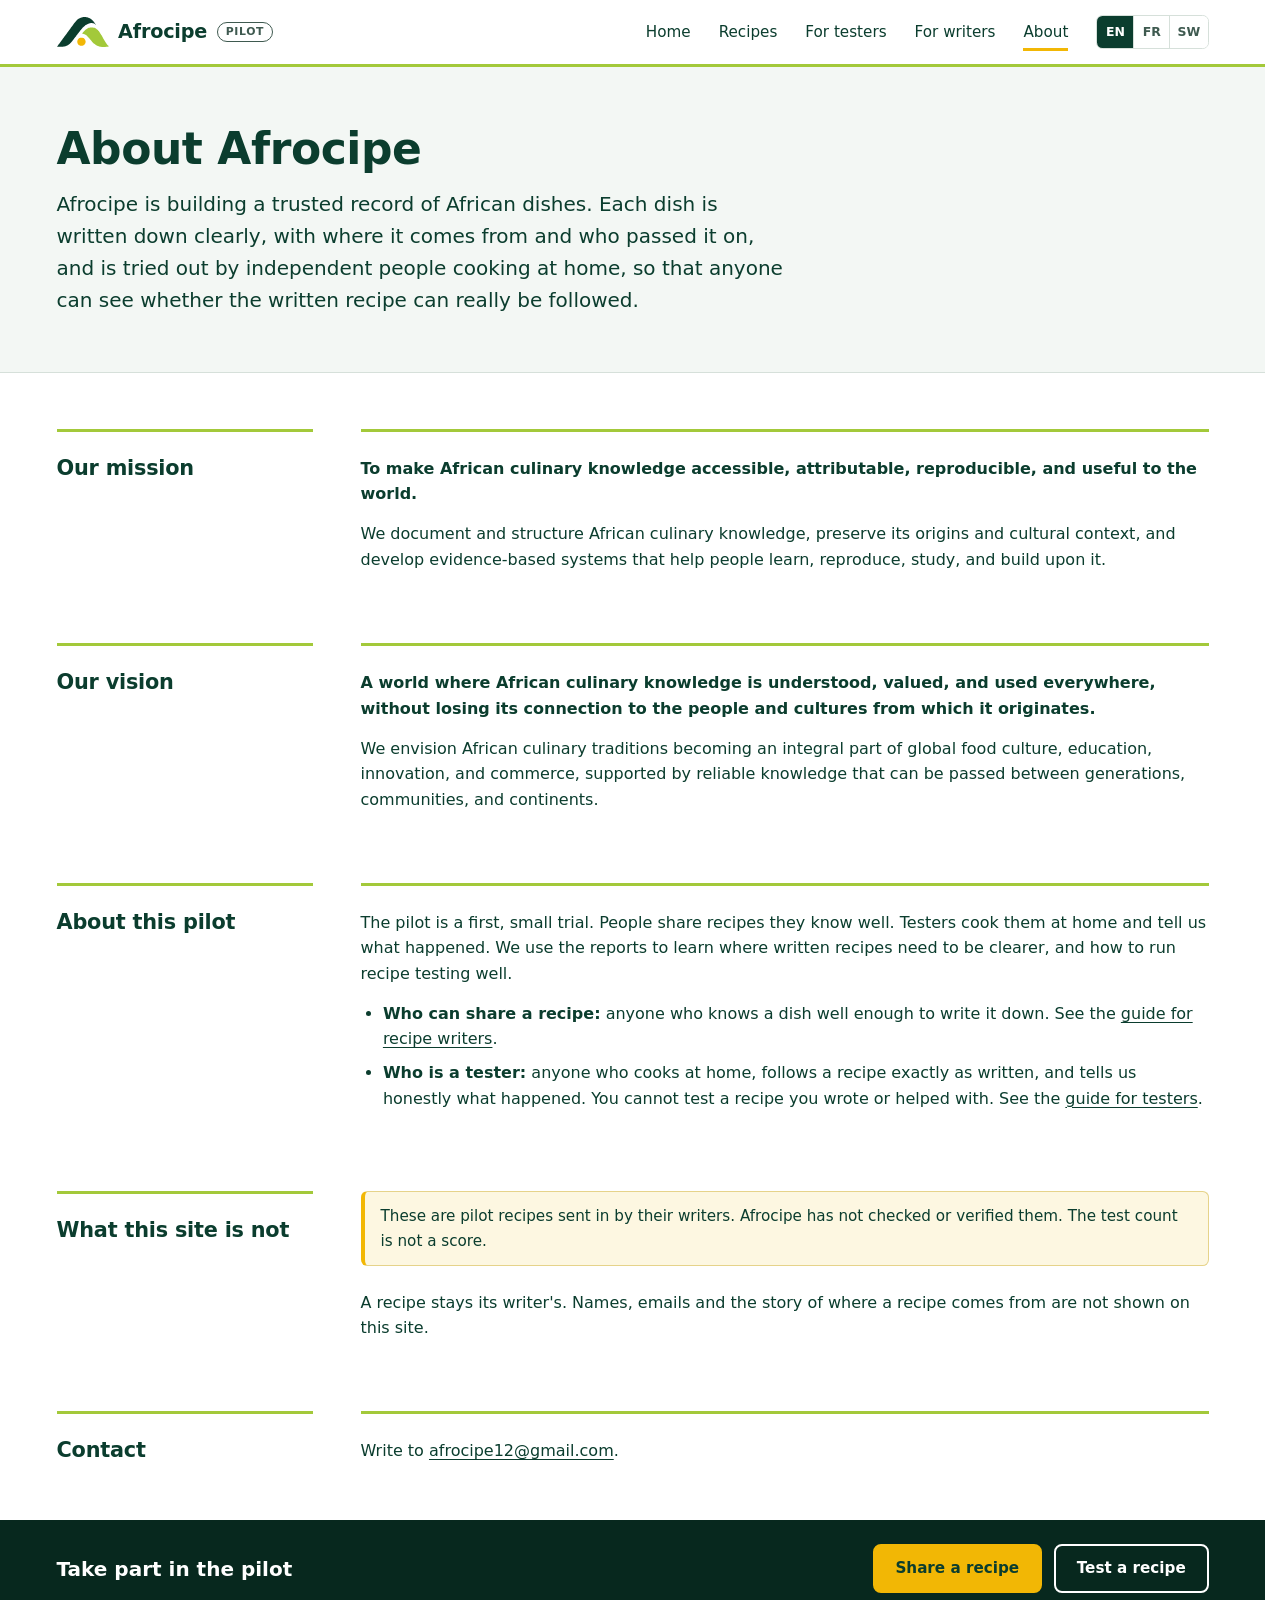
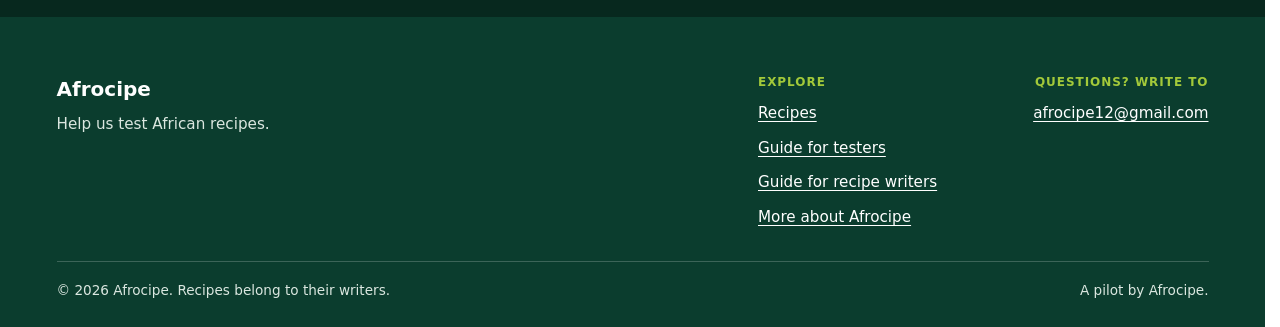
==== commit d3278884: "Take-part buttons on every page: footer strip, and the guides' title bands The home page was the onl" ====
--- a/site/about.html
+++ b/site/about.html
@@ -111,6 +111,15 @@
 </article>
 </main>
 <footer class="site-footer no-print">
+  <div class="footer-cta">
+    <div class="wrap footer-cta-row">
+      <p class="footer-cta-title" data-i18n="cta_title">Take part in the pilot</p>
+      <p class="footer-cta-actions">
+        <a class="btn btn-gold" data-form="submit" href="https://tally.so/r/RWdKp4" data-i18n="btn_share">Share a recipe</a>
+        <a class="btn btn-line" href="recipes.html" data-i18n="btn_test">Test a recipe</a>
+      </p>
+    </div>
+  </div>
   <div class="wrap footer-grid">
     <div>
       <p class="footer-name">Afrocipe</p>
--- a/site/css/style.css
+++ b/site/css/style.css
@@ -9,10 +9,11 @@
   --tint: #f3f7f4;
   --page: 72rem;
   --gutter: clamp(1rem, 4vw, 2.5rem);
-  --band: clamp(1.75rem, 5vw, 3.5rem);
+  --band: clamp(2rem, 5vw, 3.5rem);   /* above and below every band of the page */
+  --space: 1.5rem;                     /* between blocks inside a band */
 }
 * { box-sizing: border-box; }
-html { -webkit-text-size-adjust: 100%; }
+html { -webkit-text-size-adjust: 100%; scrollbar-gutter: stable; }   /* a short page keeps the scrollbar's space, so nothing shifts sideways between pages */
 body {
   margin: 0; min-height: 100vh; min-height: 100dvh; display: flex; flex-direction: column;
   background: #fff; color: var(--forest);
@@ -21,6 +22,10 @@
 main { flex: 1 0 auto; }
 .wrap { width: 100%; max-width: calc(var(--page) + 2 * var(--gutter)); margin-left: auto; margin-right: auto; padding-left: var(--gutter); padding-right: var(--gutter); }
 .section { padding-top: var(--band); padding-bottom: var(--band); }
+/* Blocks inside a band are always one --space apart, whatever they are. */
+.section:not(.prose) > * { margin-top: 0; margin-bottom: 0; }
+.section:not(.prose) > * + * { margin-top: var(--space); }
+.section > :empty { display: none; }
 
 h1, h2, h3 { line-height: 1.2; overflow-wrap: anywhere; letter-spacing: -.01em; }
 h1 { font-size: clamp(1.75rem, 1.2rem + 2.4vw, 2.75rem); margin: 0 0 .75rem; }
@@ -55,7 +60,7 @@
 .nav ul { list-style: none; margin: 0; padding: 0 0 .5rem; }
 .nav a { display: block; padding: .7rem 0; border-top: 1px solid var(--line); font-weight: 500; text-decoration: none; }
 .nav a:hover { text-decoration: underline; }
-.nav a[aria-current] { font-weight: 700; }
+.nav a[aria-current] { box-shadow: inset 4px 0 0 var(--gold); padding-left: .75rem; }
 /* Small phones: the header stays on one row. The label is still read out; the tag returns from 30rem. */
 @media (max-width: 29.99rem) {
   .brand-tag { display: none; }
@@ -72,8 +77,8 @@
   .nav { flex-basis: auto; order: 1; }
   .langs { order: 2; }
   .nav ul { display: flex; gap: 1.75rem; padding: 0; }
-  .nav a { padding: .4rem 0; border: 0; font-size: .95rem; }
-  .nav a[aria-current] { font-weight: 600; box-shadow: inset 0 -3px 0 var(--gold); }
+  .nav a, .nav a[aria-current] { padding: .4rem 0; border: 0; font-size: .95rem; }
+  .nav a[aria-current] { box-shadow: inset 0 -3px 0 var(--gold); }
 }
 
 /* Buttons */
@@ -86,35 +91,41 @@
 .btn:focus-visible { outline-offset: 4px; box-shadow: 0 0 0 3px #fff, 0 0 0 6px var(--gold); }
 .btn-quiet { background: #fff; color: var(--forest); }
 .btn-quiet:hover { background: var(--tint); border-color: var(--forest); }
+.btn-gold { background: var(--gold); border-color: var(--gold); color: var(--forest); }
+.btn-gold:hover { background: #ffd04a; border-color: #ffd04a; }
+.btn-line { background: transparent; border-color: #fff; color: #fff; }
+.btn-line:hover { background: rgba(255, 255, 255, .12); border-color: #fff; }
 .btn-big { display: flex; width: 100%; padding: .95rem 1.25rem; font-size: 1.15rem; }
 
 /* Bands: the home hero, each page's title band, and the tinted "how it works" strip. */
 .hero, .page-head, .band { background: var(--tint); }
 .hero, .page-head { border-bottom: 1px solid var(--line); }
-.hero { padding: clamp(2rem, 6vw, 4.5rem) 0; }
+.hero { padding: var(--band) 0; }
 .hero-grid { display: grid; gap: 2rem; align-items: center; }
 .hero-mark { display: none; }
-.hero-actions { display: flex; flex-wrap: wrap; gap: .75rem; margin: 1.5rem 0 1rem; }
+.hero-actions { display: flex; flex-wrap: wrap; gap: .75rem; margin: var(--space) 0 1rem; }
 .hero-actions .btn { flex: 1 1 12rem; max-width: 20rem; }
 .hero-more { margin: 0; }
 .page-head { padding: var(--band) 0; }
 .page-head h1 { margin: 0; }
 .page-head .lead { margin: .75rem 0 0; }
-.tools { margin: 1.25rem 0 0; }
-.section-title { font-size: clamp(1.3rem, 1.1rem + .8vw, 1.6rem); margin-bottom: 1.25rem; }
-
-.roles { display: grid; gap: 1.25rem; }
+.page-head .crumb { margin: 0 0 1rem; }
+.page-head .also { margin: .5rem 0 0; }
+.tools { display: flex; flex-wrap: wrap; gap: .75rem; margin: var(--space) 0 0; }
+.section-title { font-size: clamp(1.3rem, 1.1rem + .8vw, 1.6rem); }
+
+.roles { display: grid; gap: var(--space); }
 .role { display: flex; flex-direction: column; background: #fff; border: 1px solid var(--line); border-top: 4px solid var(--lime); border-radius: .75rem; padding: 1.5rem; }
 .role-links { display: flex; flex-wrap: wrap; gap: .25rem 1.5rem; margin: auto 0 0; padding-top: .5rem; }
 .role-links a { font-weight: 700; padding: .35rem 0; }
-.steps { list-style: none; margin: 0; padding: 0; display: grid; gap: 1.25rem; counter-reset: step; }
+.steps { list-style: none; margin: 0; padding: 0; display: grid; gap: var(--space); counter-reset: step; }
 .steps li { counter-increment: step; position: relative; padding-left: 3rem; min-height: 2.2rem; }
 .steps li::before { content: counter(step); position: absolute; left: 0; top: 0; display: flex; align-items: center; justify-content: center; width: 2.2rem; height: 2.2rem; border-radius: 50%; background: var(--forest); color: #fff; font-weight: 700; }
-.notice { margin: 0 0 1.25rem; background: #fdf7e1; border: 1px solid #e6d38a; border-left: 4px solid var(--gold); border-radius: .4rem; padding: .75rem 1rem; font-size: .95rem; }
+.notice { margin: 0 0 var(--space); background: #fdf7e1; border: 1px solid #e6d38a; border-left: 4px solid var(--gold); border-radius: .4rem; padding: .75rem 1rem; font-size: .95rem; }
 .notice:last-child { margin-bottom: 0; }
 
 /* Recipe list */
-.cards { list-style: none; margin: 0; padding: 0; display: grid; gap: 1rem; }
+.cards { list-style: none; margin: 0; padding: 0; display: grid; gap: var(--space); }
 .card { background: #fff; border: 1px solid var(--line); border-top: 4px solid var(--lime); border-radius: .75rem; padding: 1.1rem 1.25rem; }
 .card:hover { box-shadow: 0 4px 14px rgba(11, 61, 46, .1); }
 .card h2 { margin: 0; font-size: 1.2rem; }
@@ -127,18 +138,18 @@
 #status:empty { display: none; }
 
 /* One recipe */
-.crumb { margin-bottom: 1.25rem; }
 .sheet-top { display: flex; flex-wrap: wrap; gap: .5rem; align-items: center; margin: 0 0 .25rem; }
 .ver { font-weight: 600; }
 .also { color: var(--muted); }
-.facts { margin: 1.25rem 0; display: grid; gap: .6rem; border-top: 3px solid var(--lime); border-bottom: 1px solid var(--line); padding: 1rem 0; }
+.sheet { display: grid; gap: var(--space); }
+.sheet > * { margin: 0; min-width: 0; }
+.facts { display: grid; gap: .6rem; border-top: 3px solid var(--lime); border-bottom: 1px solid var(--line); padding: 1rem 0; }
 .fact { display: grid; grid-template-columns: 7rem 1fr; gap: .5rem; }
 .fact dt { font-weight: 700; }
 .fact dd { margin: 0; overflow-wrap: anywhere; }
-.block { margin: 1.5rem 0; }
 .lines { margin: 0; padding-left: 1.4rem; }
 .lines li { margin-bottom: .45rem; overflow-wrap: anywhere; }
-.report { margin: 2rem 0; padding: 1.25rem; background: var(--tint); border: 1px solid var(--line); border-radius: .75rem; }
+.report { padding: 1.25rem; background: var(--tint); border: 1px solid var(--line); border-radius: .75rem; }
 .reminder { font-weight: 700; }
 .report .btn { margin-bottom: 1rem; }
 .report .fine { margin: 0; }
@@ -149,8 +160,11 @@
 .unlock input { font: inherit; padding: .65rem .75rem; border: 2px solid var(--forest); border-radius: .5rem; min-height: 2.75rem; }
 .error { color: #8a1c1c; font-weight: 700; }
 .error:empty { display: none; }
-#out h2 { margin-top: 2rem; }
-.table-wrap { overflow-x: auto; margin-bottom: 1rem; }
+#out > * { margin: 0; }
+#out > * + * { margin-top: var(--space); }
+#out h2 + * { margin-top: .75rem; }
+.table-wrap { overflow-x: auto; }
+.prose .table-wrap { margin-bottom: 1rem; }
 table { border-collapse: collapse; min-width: 100%; }
 th, td { border: 1px solid var(--line); padding: .55rem .75rem; text-align: left; vertical-align: top; overflow-wrap: break-word; }
 thead th { background: var(--tint); }
@@ -159,7 +173,7 @@
 html[lang="en"] [data-lang]:not([data-lang="en"]),
 html[lang="fr"] [data-lang]:not([data-lang="fr"]),
 html[lang="sw"] [data-lang]:not([data-lang="sw"]) { display: none; }
-.prose h2 { margin: 2.25rem 0 .75rem; padding-top: 1.25rem; border-top: 3px solid var(--lime); }
+.prose h2 { margin: var(--band) 0 .75rem; padding-top: var(--space); border-top: 3px solid var(--lime); }
 .prose h2:first-child { margin-top: 0; }
 .prose ul, .prose ol { margin: 0 0 1rem; padding-left: 1.4rem; }
 .prose li { margin-bottom: .5rem; overflow-wrap: anywhere; }
@@ -167,6 +181,7 @@
 .prose .checks li { position: relative; padding-left: 2rem; }
 .prose .checks li::before { content: ""; position: absolute; left: 0; top: .25rem; width: 1.1rem; height: 1.1rem; border: 2px solid var(--forest); border-radius: .2rem; }
 .prose > :last-child { margin-bottom: 0; }
+.prose > :last-child > li:last-child { margin-bottom: 0; }
 .placeholder { border: 2px dashed var(--muted); border-radius: .4rem; padding: .7rem .85rem; color: var(--muted); font-style: italic; }
 
 /* Footer: pinned to the bottom of the window on a short page (body is a column, main grows). */
@@ -174,13 +189,18 @@
 .site-footer a { color: #fff; }
 .site-footer p { margin: 0 0 .4rem; }
 .site-footer :focus-visible { outline-color: #fff; }
-.footer-grid { display: grid; gap: 1.75rem; padding-top: 2.5rem; padding-bottom: 2rem; }
+.footer-cta { background: var(--forest-dark); }
+.footer-cta-row { display: flex; flex-wrap: wrap; align-items: center; justify-content: center; gap: 1rem 2rem; padding-top: var(--space); padding-bottom: var(--space); text-align: center; }
+.site-footer .footer-cta-title { margin: 0; font-size: 1.25rem; font-weight: 700; color: #fff; }
+.site-footer .footer-cta-actions { display: flex; flex-wrap: wrap; justify-content: center; gap: .75rem; margin: 0; }
+.site-footer .btn-gold { color: var(--forest); }
+.footer-grid { display: grid; gap: var(--space); padding-top: var(--band); padding-bottom: var(--space); text-align: center; }
 .footer-name { font-size: 1.25rem; font-weight: 700; color: #fff; }
 .footer-h { font-size: .75rem; font-weight: 700; letter-spacing: .08em; text-transform: uppercase; color: var(--lime); }
 .site-footer ul { list-style: none; margin: 0; padding: 0; }
 .site-footer li { margin-bottom: .35rem; }
 .site-footer li a, .site-footer #contact { display: inline-block; padding: .15rem 0; }
-.footer-base { display: flex; flex-wrap: wrap; justify-content: space-between; gap: .25rem 2rem; padding-top: 1rem; padding-bottom: 1.5rem; border-top: 1px solid rgba(255, 255, 255, .2); }
+.footer-base { display: flex; flex-wrap: wrap; justify-content: center; text-align: center; gap: .25rem 2rem; padding-top: 1rem; padding-bottom: 1.5rem; border-top: 1px solid rgba(255, 255, 255, .2); }
 .footer-base p { margin: 0; }
 
 /* Narrow screens: a table becomes one card per row, each cell under its column name. */
@@ -195,7 +215,10 @@
   .roles { grid-template-columns: 1fr 1fr; }
   .steps { grid-template-columns: 1fr 1fr; }
   .cards { grid-template-columns: repeat(auto-fill, minmax(17rem, 1fr)); }
-  .footer-grid { grid-template-columns: 1.4fr 1fr 1fr; }
+  .footer-grid { grid-template-columns: 1fr auto auto; column-gap: clamp(2rem, 8vw, 6rem); text-align: left; }
+  .footer-grid > :last-child { text-align: right; }
+  .footer-base { justify-content: space-between; text-align: left; }
+  .footer-cta-row { justify-content: space-between; text-align: left; }
   .facts { grid-template-columns: repeat(3, 1fr); gap: 1.5rem; }
   .fact { grid-template-columns: 1fr; gap: .15rem; }
 }
@@ -203,16 +226,16 @@
 @media (min-width: 56rem) {
   .hero-grid { grid-template-columns: minmax(0, 1.5fr) minmax(0, 1fr); gap: 3rem; }
   .hero-mark { display: block; width: 100%; max-width: 22rem; height: auto; justify-self: end; }
-  .steps { grid-template-columns: repeat(4, 1fr); gap: 2rem; }
+  .steps { grid-template-columns: repeat(4, 1fr); }
   .steps li { padding-left: 0; padding-top: 3rem; }
   .prose { display: grid; grid-template-columns: 16rem minmax(0, 1fr); column-gap: 3rem; }
   .prose > * { grid-column: 2; }
-  .prose > h2 { grid-column: 1; align-self: start; margin: 0; padding-top: 1.25rem; }
-  .prose > h2 + * { margin-top: 0; padding-top: 1.25rem; border-top: 3px solid var(--lime); }
+  .prose > h2 { grid-column: 1; align-self: start; margin: 0; }
+  .prose > h2 + * { margin-top: 0; padding-top: var(--space); border-top: 3px solid var(--lime); }
   .prose > h2 + .notice { border: 1px solid #e6d38a; border-left: 4px solid var(--gold); padding: .75rem 1rem; }
-  .prose > h2:not(:first-child), .prose > h2:not(:first-child) + * { margin-top: 1.75rem; }
+  .prose > h2:not(:first-child), .prose > h2:not(:first-child) + * { margin-top: var(--band); }
   .prose td:first-child, .prose th:first-child { min-width: 9rem; }
-  .sheet-cols { display: grid; grid-template-columns: minmax(16rem, 22rem) 1fr; column-gap: 3rem; }
+  .sheet-cols { grid-template-columns: minmax(16rem, 22rem) 1fr; column-gap: 3rem; }
   .sheet-cols > * { grid-column: 1 / -1; }
   .sheet-cols > .block-ingredients { grid-column: 1; grid-row: span 3; align-self: start; background: var(--tint); border: 1px solid var(--line); border-radius: .75rem; padding: 1.25rem 1.5rem; }
   .sheet-cols > .block-method, .sheet-cols > .block-signs, .sheet-cols > .block-finished { grid-column: 2; }
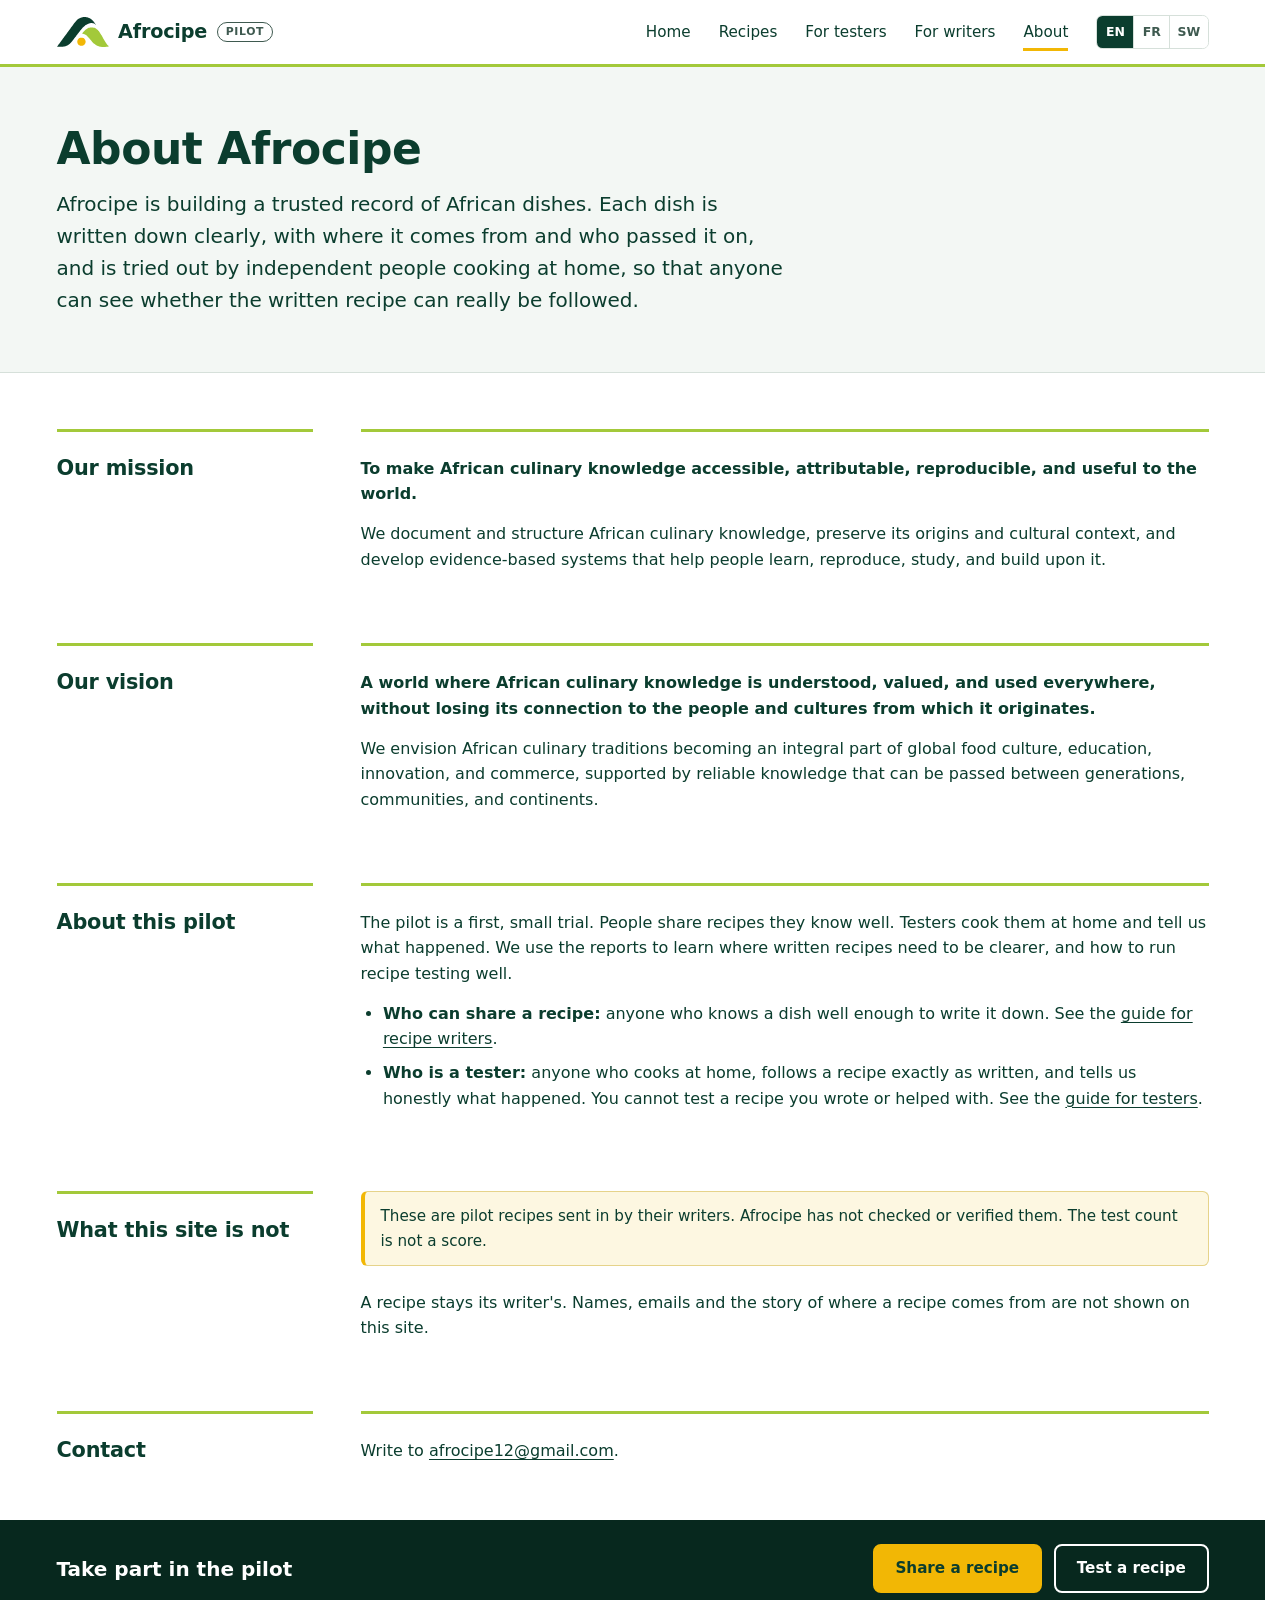
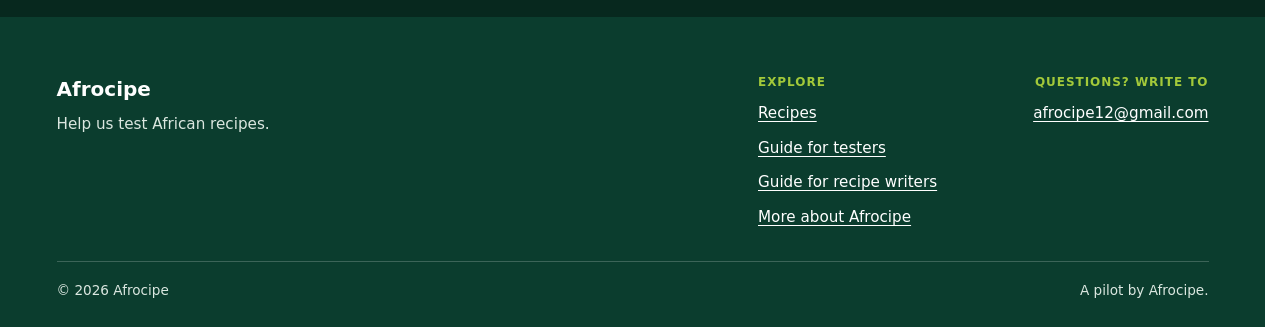
==== commit fd46c079: "Footer: copyright line only The operator does not want the footer to say that recipes belong to thei" ====
--- a/site/about.html
+++ b/site/about.html
@@ -141,7 +141,7 @@
   </div>
   <div class="wrap">
     <div class="footer-base">
-      <p><small data-i18n="footer_rights">&copy; 2026 Afrocipe. Recipes belong to their writers.</small></p>
+      <p><small data-i18n="footer_rights">&copy; 2026 Afrocipe</small></p>
       <p><small data-i18n="footer_note">A pilot by Afrocipe.</small></p>
     </div>
   </div>
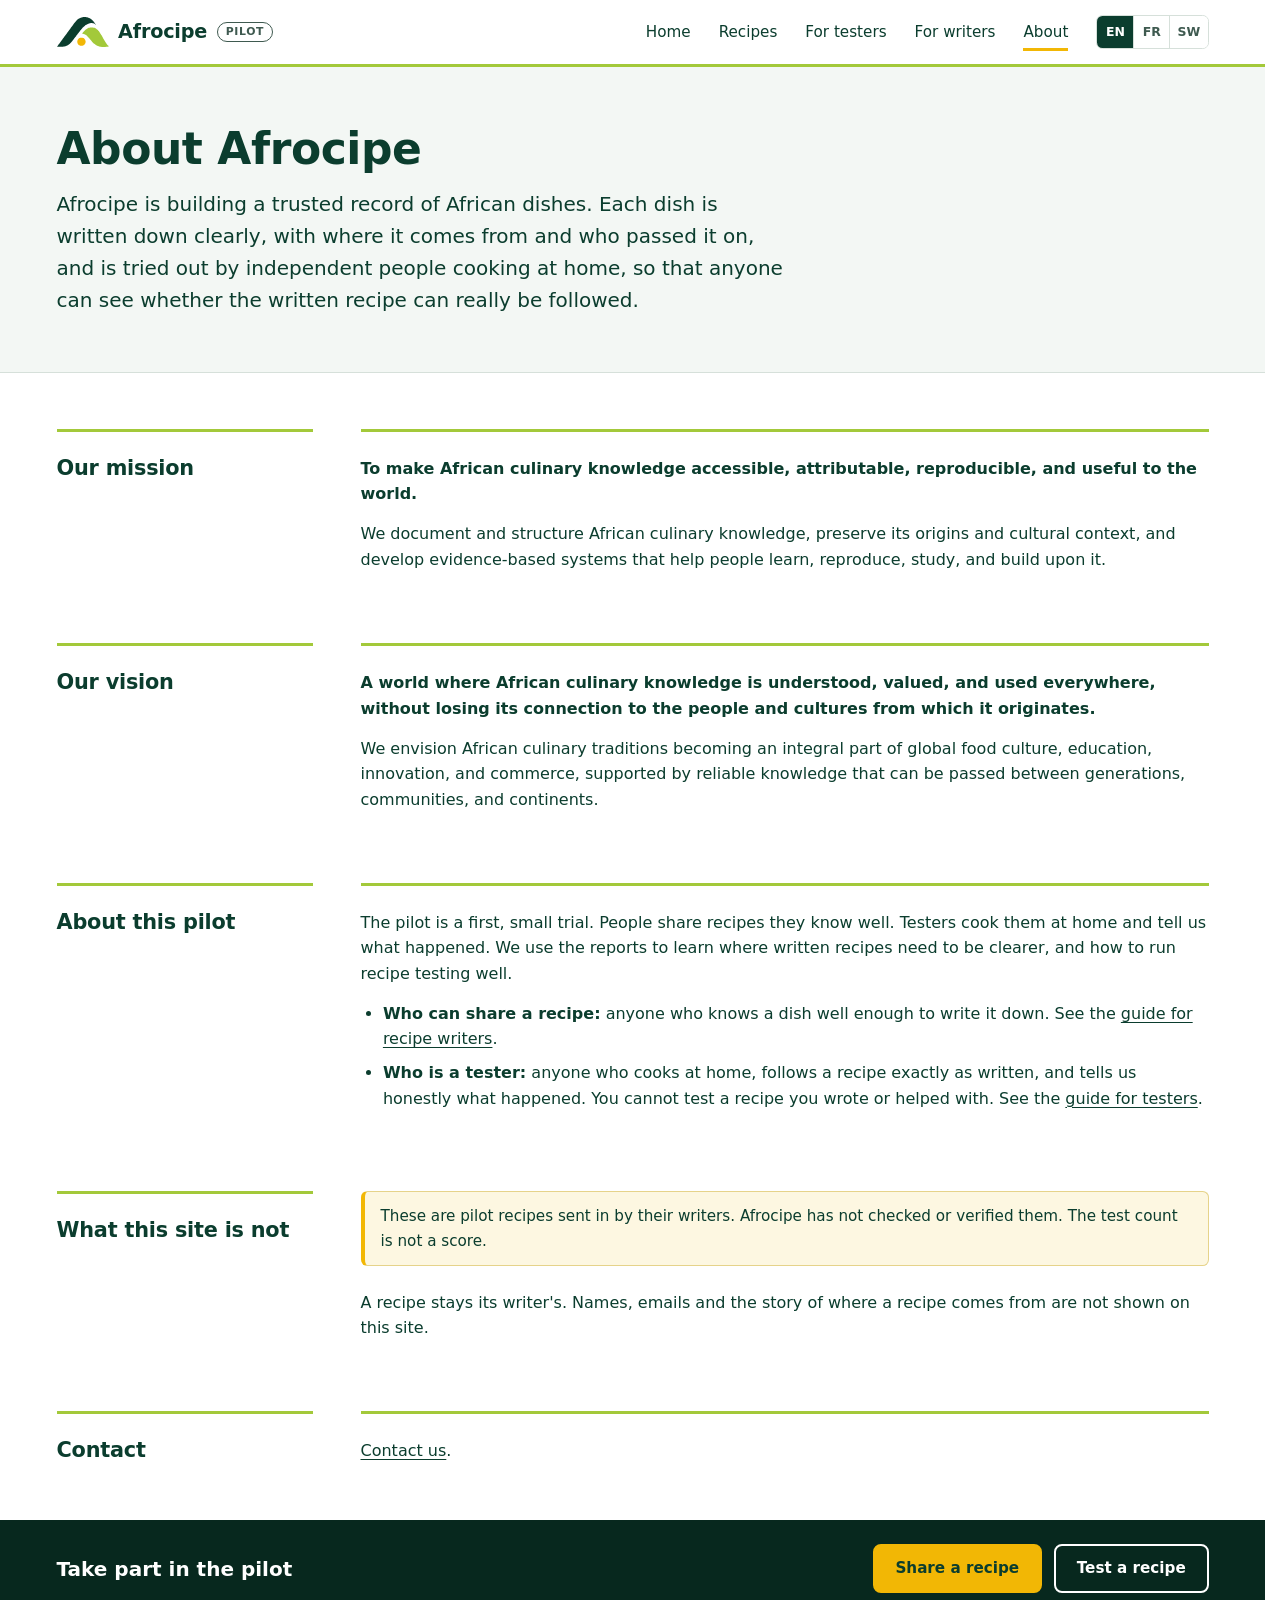
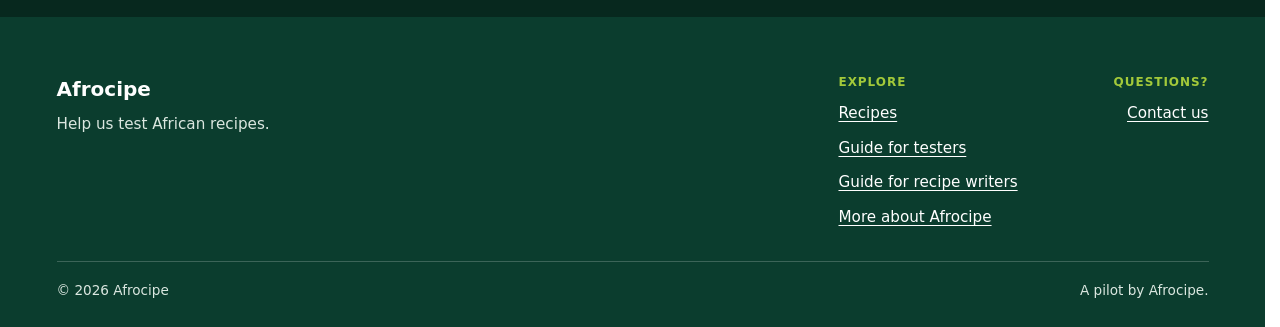
==== commit 69b0abaa: "Contact us link in place of the visible address The footer, the guides and the About page now show '" ====
--- a/site/about.html
+++ b/site/about.html
@@ -56,7 +56,7 @@
 <p class="notice" data-i18n="notice" role="note"></p>
 <p>A recipe stays its writer's. Names, emails and the story of where a recipe comes from are not shown on this site.</p>
 <h2>Contact</h2>
-<p>Write to <a href="mailto:afrocipe12@gmail.com">afrocipe12@gmail.com</a>.</p>
+<p><a href="mailto:afrocipe12@gmail.com">Contact us</a>.</p>
 </div>
 </article>
 <article lang="fr" data-lang="fr">
@@ -81,7 +81,7 @@
 <p class="notice" data-i18n="notice" role="note"></p>
 <p>Une recette reste à la personne qui l'a écrite. Les noms, les e-mails et l'histoire de l'origine d'une recette ne sont pas affichés sur ce site.</p>
 <h2>Contact</h2>
-<p>Écrivez à <a href="mailto:afrocipe12@gmail.com">afrocipe12@gmail.com</a>.</p>
+<p><a href="mailto:afrocipe12@gmail.com">Contactez-nous</a>.</p>
 </div>
 </article>
 <article lang="sw" data-lang="sw">
@@ -106,7 +106,7 @@
 <p class="notice" data-i18n="notice" role="note"></p>
 <p>Resipi inabaki kuwa ya mwandishi wake. Majina, barua pepe na hadithi ya resipi inakotoka havionyeshwi kwenye tovuti hii.</p>
 <h2>Mawasiliano</h2>
-<p>Andika kwa <a href="mailto:afrocipe12@gmail.com">afrocipe12@gmail.com</a>.</p>
+<p><a href="mailto:afrocipe12@gmail.com">Wasiliana nasi</a>.</p>
 </div>
 </article>
 </main>
@@ -135,8 +135,8 @@
       </ul>
     </nav>
     <div>
-      <p class="footer-h" data-i18n="footer_contact">Questions? Write to</p>
-      <p><a id="contact" href="mailto:afrocipe12@gmail.com">afrocipe12@gmail.com</a></p>
+      <p class="footer-h" data-i18n="footer_contact">Questions?</p>
+      <p><a id="contact" href="mailto:afrocipe12@gmail.com" data-i18n="contact_us">Contact us</a></p>
     </div>
   </div>
   <div class="wrap">
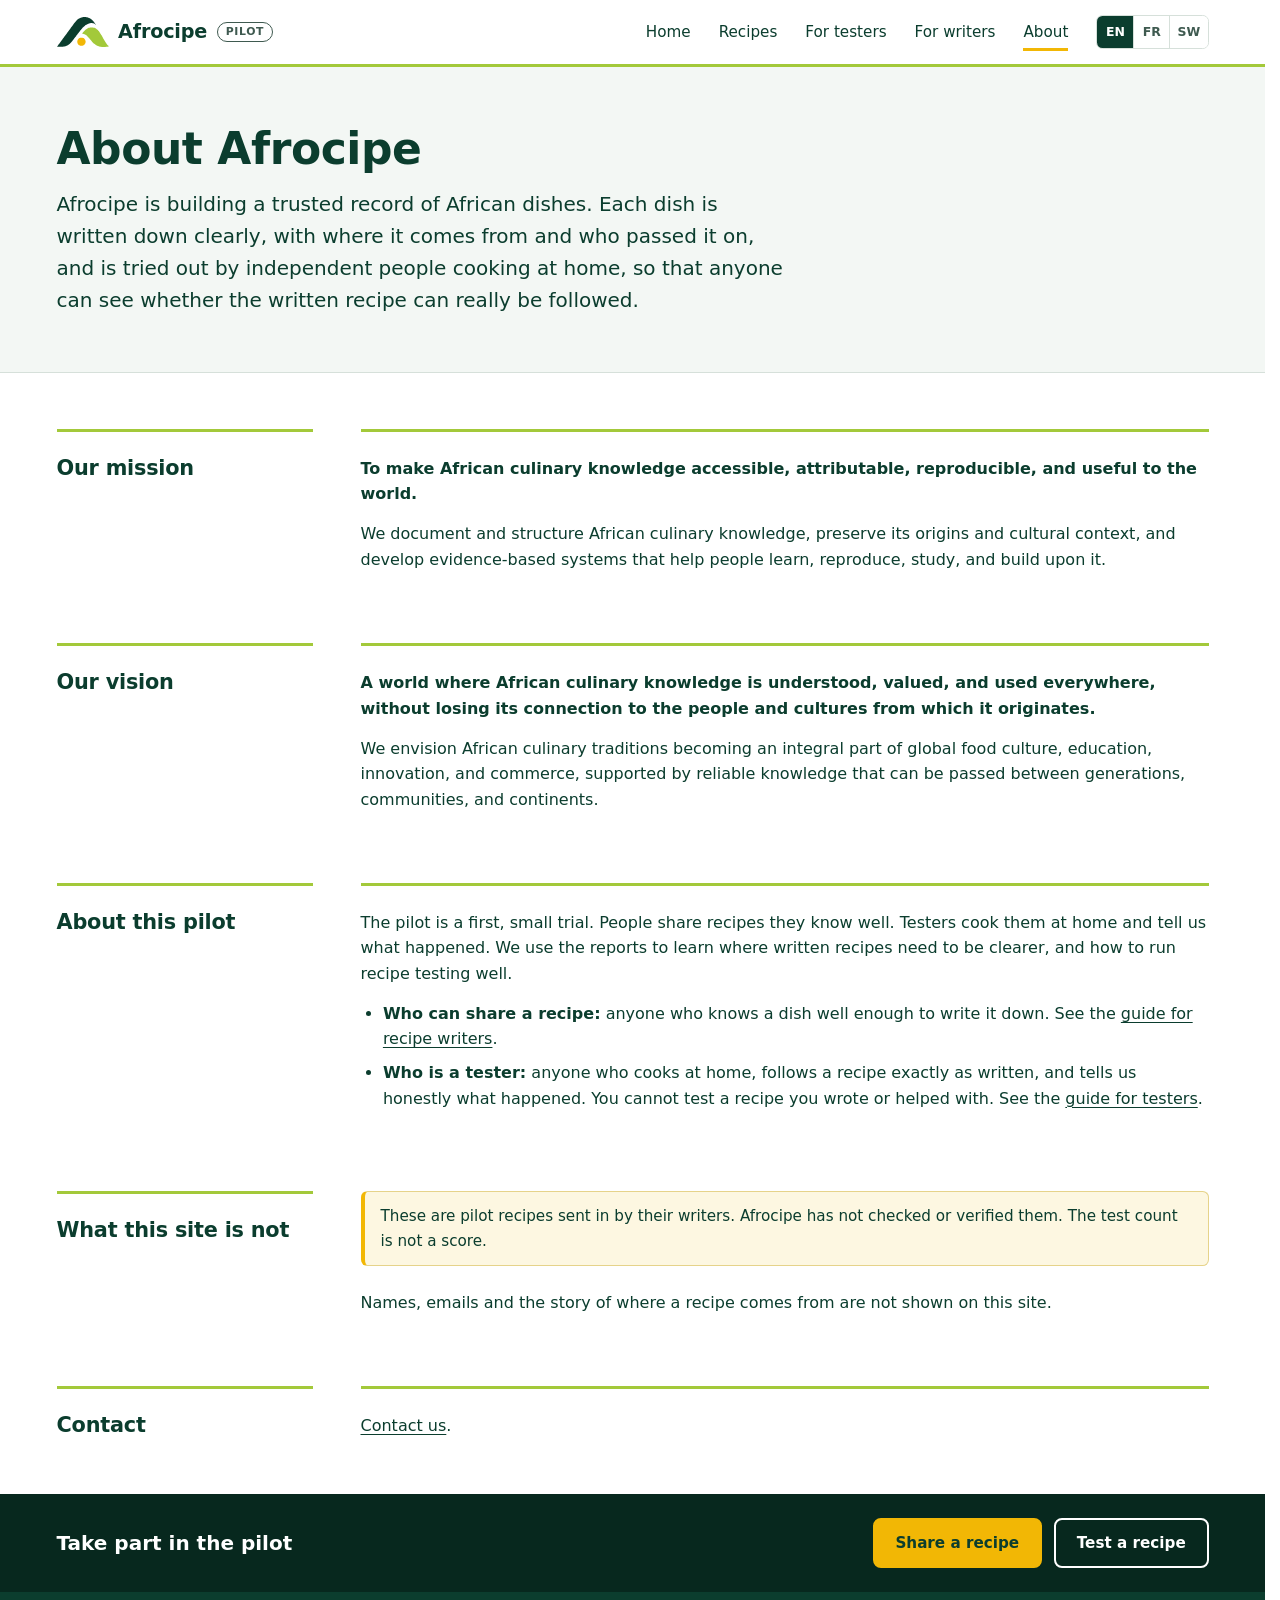
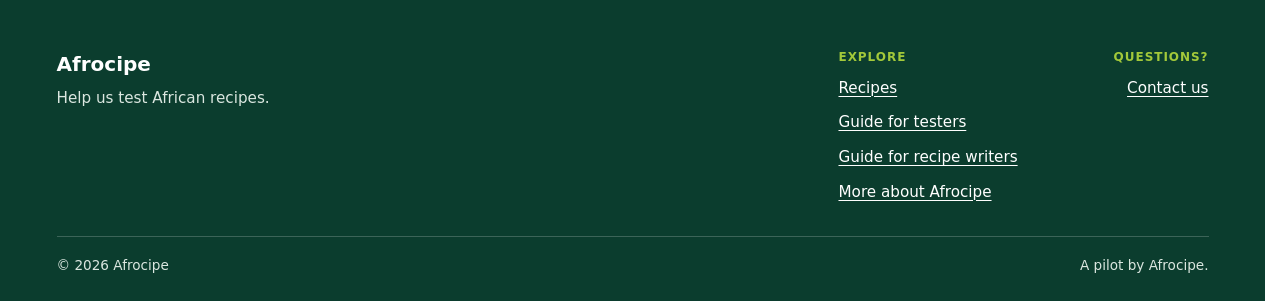
==== commit b16479f0: "About: drop 'A recipe stays its writer's' The contributor rights policy says no one owns a dish; a w" ====
--- a/site/about.html
+++ b/site/about.html
@@ -54,9 +54,9 @@
 </ul>
 <h2>What this site is not</h2>
 <p class="notice" data-i18n="notice" role="note"></p>
-<p>A recipe stays its writer's. Names, emails and the story of where a recipe comes from are not shown on this site.</p>
+<p>Names, emails and the story of where a recipe comes from are not shown on this site.</p>
 <h2>Contact</h2>
-<p><a href="mailto:afrocipe12@gmail.com">Contact us</a>.</p>
+<p><a data-form="contact" href="https://tally.so/r/zEyVQ0">Contact us</a>.</p>
 </div>
 </article>
 <article lang="fr" data-lang="fr">
@@ -79,9 +79,9 @@
 </ul>
 <h2>Ce que ce site n'est pas</h2>
 <p class="notice" data-i18n="notice" role="note"></p>
-<p>Une recette reste à la personne qui l'a écrite. Les noms, les e-mails et l'histoire de l'origine d'une recette ne sont pas affichés sur ce site.</p>
+<p>Les noms, les e-mails et l'histoire de l'origine d'une recette ne sont pas affichés sur ce site.</p>
 <h2>Contact</h2>
-<p><a href="mailto:afrocipe12@gmail.com">Contactez-nous</a>.</p>
+<p><a data-form="contact" href="https://tally.so/r/OQ4RBg">Contactez-nous</a>.</p>
 </div>
 </article>
 <article lang="sw" data-lang="sw">
@@ -104,9 +104,9 @@
 </ul>
 <h2>Tovuti hii si nini</h2>
 <p class="notice" data-i18n="notice" role="note"></p>
-<p>Resipi inabaki kuwa ya mwandishi wake. Majina, barua pepe na hadithi ya resipi inakotoka havionyeshwi kwenye tovuti hii.</p>
+<p>Majina, barua pepe na hadithi ya resipi inakotoka havionyeshwi kwenye tovuti hii.</p>
 <h2>Mawasiliano</h2>
-<p><a href="mailto:afrocipe12@gmail.com">Wasiliana nasi</a>.</p>
+<p><a data-form="contact" href="https://tally.so/r/4aJZNY">Wasiliana nasi</a>.</p>
 </div>
 </article>
 </main>
@@ -136,7 +136,7 @@
     </nav>
     <div>
       <p class="footer-h" data-i18n="footer_contact">Questions?</p>
-      <p><a id="contact" href="mailto:afrocipe12@gmail.com" data-i18n="contact_us">Contact us</a></p>
+      <p><a id="contact" data-form="contact" href="https://tally.so/r/zEyVQ0" data-i18n="contact_us">Contact us</a></p>
     </div>
   </div>
   <div class="wrap">
